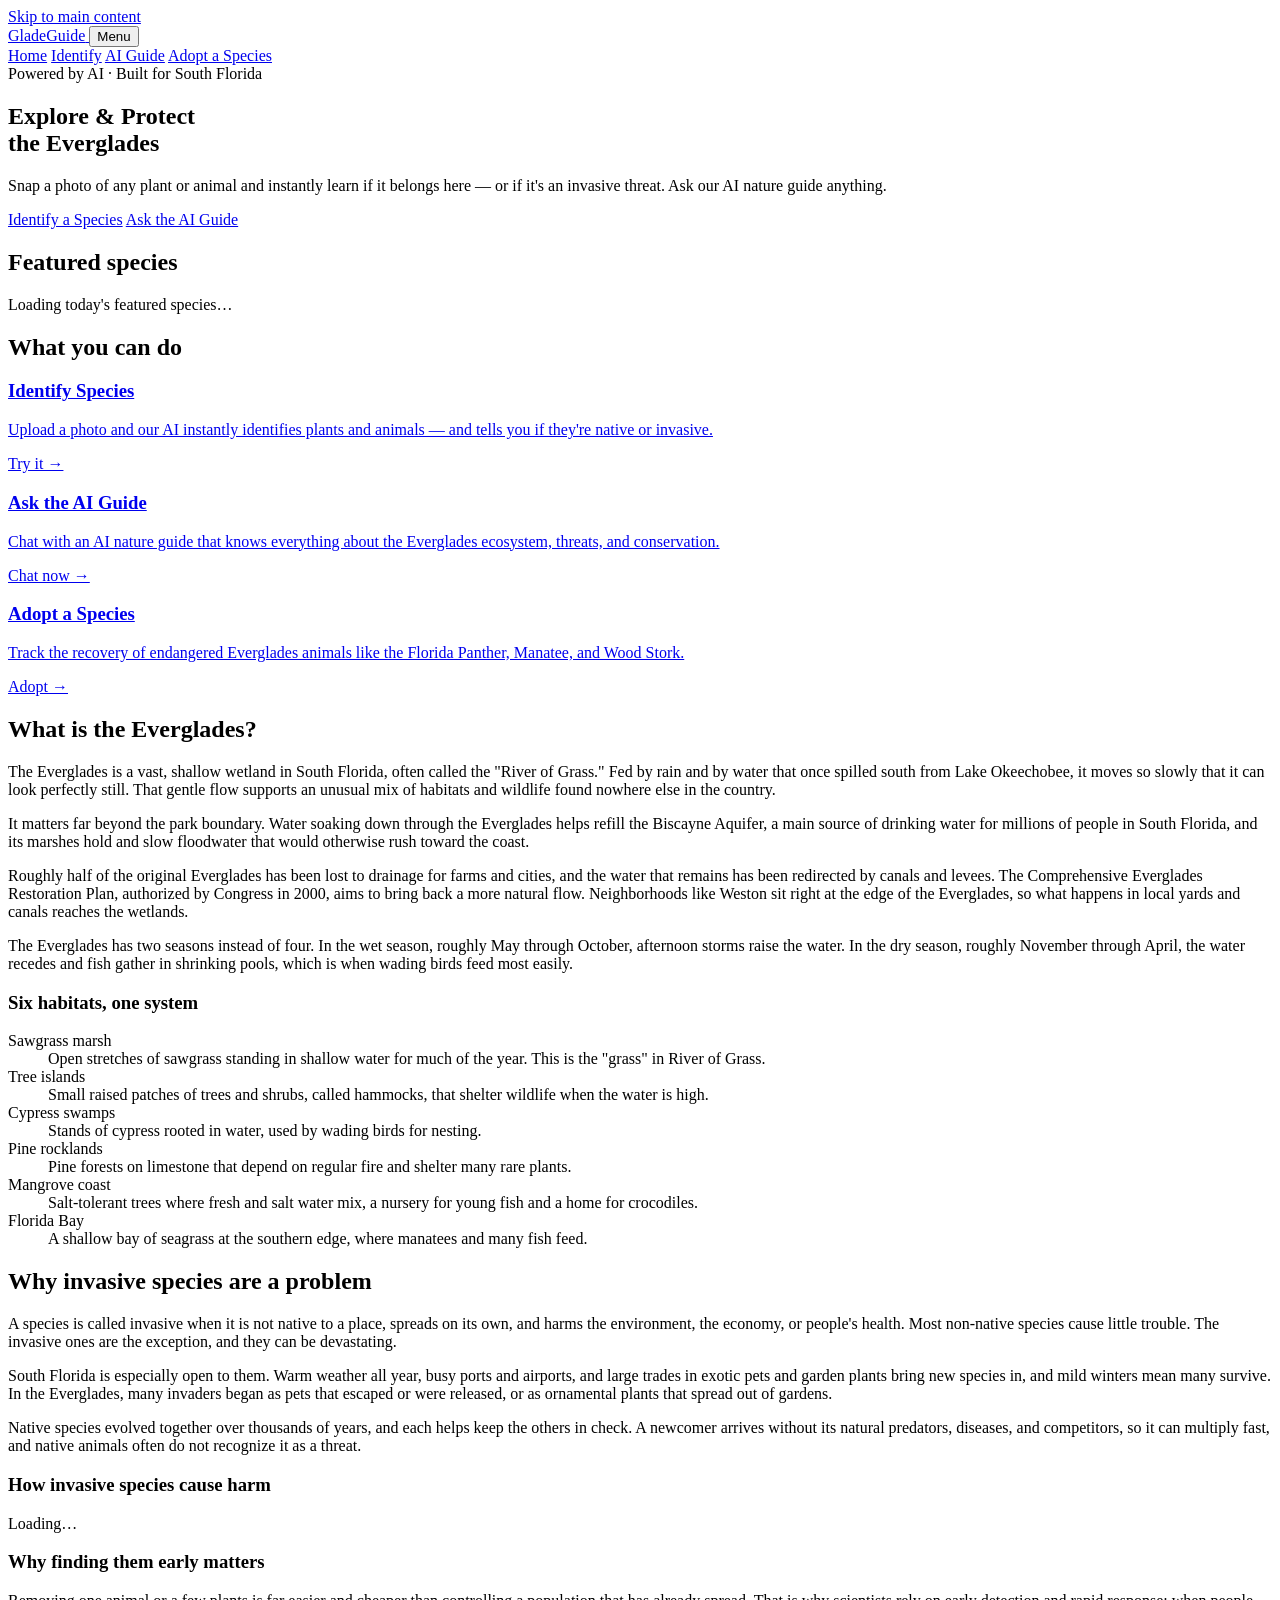
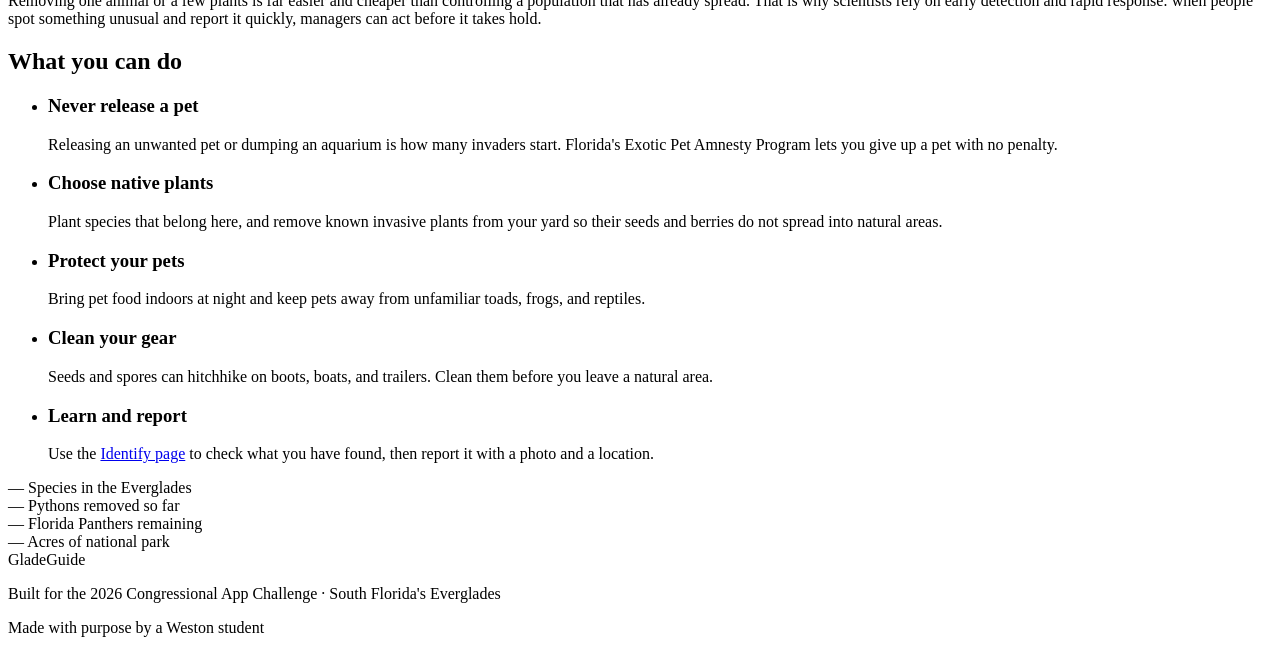
==== index.html @ 14028865 "Add files via upload" ====
<!DOCTYPE html>
<html lang="en">
<head>
  <meta charset="UTF-8" />
  <meta name="viewport" content="width=device-width, initial-scale=1.0" />
  <title>GladeGuide — Discover the Everglades</title>
  <meta name="description" content="Identify Everglades plants and animals and learn which are invasive. Chat with an AI nature guide and adopt an endangered species." />
  <link rel="preconnect" href="https://fonts.googleapis.com" />
  <link rel="preconnect" href="https://fonts.gstatic.com" crossorigin />
  <link href="https://fonts.googleapis.com/css2?family=Playfair+Display:wght@700&family=DM+Sans:wght@400;500;700&display=swap" rel="stylesheet" />
  <link rel="stylesheet" href="css/style.css" />
</head>
<body data-page="home">
  <a class="skip-link" href="#main">Skip to main content</a>

  <!-- ── NAVBAR ─────────────────────────────────────────────── -->
  <header class="site-header">
    <nav class="navbar" aria-label="Primary">
      <a class="nav-logo" href="index.html">
        <span class="logo-text">GladeGuide</span>
      </a>
      <button class="nav-toggle" type="button" aria-expanded="false" aria-controls="nav-links">Menu</button>
      <div class="nav-links" id="nav-links">
        <a href="index.html" class="nav-link" aria-current="page">Home</a>
        <a href="identify.html" class="nav-link">Identify</a>
        <a href="guide.html" class="nav-link">AI Guide</a>
        <a href="adopt.html" class="nav-link">Adopt a Species</a>
      </div>
    </nav>
  </header>

  <main id="main">
    <!-- ── HERO ───────────────────────────────────────────────── -->
    <section class="hero" aria-labelledby="hero-title">
      <div class="hero-inner">
        <div class="hero-content">
          <div class="hero-badge">Powered by AI · Built for South Florida</div>
          <h1 class="hero-title" id="hero-title">Explore &amp; Protect<br />the Everglades</h1>
          <p class="hero-sub">
            Snap a photo of any plant or animal and instantly learn if it belongs here —
            or if it's an invasive threat. Ask our AI nature guide anything.
          </p>
          <div class="hero-buttons">
            <a href="identify.html" class="btn btn-primary">Identify a Species</a>
            <a href="guide.html" class="btn btn-secondary">Ask the AI Guide</a>
          </div>
        </div>
        <div class="hero-visual">
          <h2 class="visually-hidden">Featured species</h2>
          <!-- Filled by js/main.js from data/endangered-species.json -->
          <div class="hero-card" data-spotlight aria-live="polite">
            <p class="hero-card-loading">Loading today's featured species…</p>
          </div>
        </div>
      </div>
    </section>

    <!-- ── FEATURES ───────────────────────────────────────────── -->
    <section class="features" aria-labelledby="features-title">
      <h2 class="section-title" id="features-title">What you can do</h2>
      <div class="feature-grid">

        <a href="identify.html" class="feature-card">
          <h3>Identify Species</h3>
          <p>Upload a photo and our AI instantly identifies plants and animals — and tells you if they're native or invasive.</p>
          <span class="feature-link">Try it →</span>
        </a>

        <a href="guide.html" class="feature-card">
          <h3>Ask the AI Guide</h3>
          <p>Chat with an AI nature guide that knows everything about the Everglades ecosystem, threats, and conservation.</p>
          <span class="feature-link">Chat now →</span>
        </a>

        <a href="adopt.html" class="feature-card">
          <h3>Adopt a Species</h3>
          <p>Track the recovery of endangered Everglades animals like the Florida Panther, Manatee, and Wood Stork.</p>
          <span class="feature-link">Adopt →</span>
        </a>

      </div>
    </section>

    <!-- ── LEARN: THE EVERGLADES ──────────────────────────────── -->
    <section class="learn" aria-labelledby="everglades-title">
      <div class="learn-inner">
        <h2 id="everglades-title">What is the Everglades?</h2>
        <div class="learn-cols">
          <div class="prose">
            <p>
              The Everglades is a vast, shallow wetland in South Florida, often called the "River of Grass."
              Fed by rain and by water that once spilled south from Lake Okeechobee, it moves so slowly that it can look
              perfectly still. That gentle flow supports an unusual mix of habitats and wildlife found nowhere else in the country.
            </p>
            <p>
              It matters far beyond the park boundary. Water soaking down through the Everglades helps refill the Biscayne
              Aquifer, a main source of drinking water for millions of people in South Florida, and its marshes hold and slow
              floodwater that would otherwise rush toward the coast.
            </p>
            <p>
              Roughly half of the original Everglades has been lost to drainage for farms and cities, and the water that
              remains has been redirected by canals and levees. The Comprehensive Everglades Restoration Plan, authorized
              by Congress in 2000, aims to bring back a more natural flow. Neighborhoods like Weston sit right at the
              edge of the Everglades, so what happens in local yards and canals reaches the wetlands.
            </p>
            <p>
              The Everglades has two seasons instead of four. In the wet season, roughly May through October, afternoon
              storms raise the water. In the dry season, roughly November through April, the water recedes and fish
              gather in shrinking pools, which is when wading birds feed most easily.
            </p>
          </div>
          <div class="habitats">
            <h3>Six habitats, one system</h3>
            <dl>
              <dt>Sawgrass marsh</dt>
              <dd>Open stretches of sawgrass standing in shallow water for much of the year. This is the "grass" in River of Grass.</dd>
              <dt>Tree islands</dt>
              <dd>Small raised patches of trees and shrubs, called hammocks, that shelter wildlife when the water is high.</dd>
              <dt>Cypress swamps</dt>
              <dd>Stands of cypress rooted in water, used by wading birds for nesting.</dd>
              <dt>Pine rocklands</dt>
              <dd>Pine forests on limestone that depend on regular fire and shelter many rare plants.</dd>
              <dt>Mangrove coast</dt>
              <dd>Salt-tolerant trees where fresh and salt water mix, a nursery for young fish and a home for crocodiles.</dd>
              <dt>Florida Bay</dt>
              <dd>A shallow bay of seagrass at the southern edge, where manatees and many fish feed.</dd>
            </dl>
          </div>
        </div>
      </div>
    </section>

    <!-- ── LEARN: INVASIVE SPECIES ────────────────────────────── -->
    <section class="learn learn--alt" aria-labelledby="invasive-title">
      <div class="learn-inner">
        <h2 id="invasive-title">Why invasive species are a problem</h2>
        <div class="prose prose--wide">
          <p>
            A species is called invasive when it is not native to a place, spreads on its own, and harms the
            environment, the economy, or people's health. Most non-native species cause little trouble. The invasive
            ones are the exception, and they can be devastating.
          </p>
          <p>
            South Florida is especially open to them. Warm weather all year, busy ports and airports, and large trades in
            exotic pets and garden plants bring new species in, and mild winters mean many survive. In the Everglades,
            many invaders began as pets that escaped or were released, or as ornamental plants that spread out of gardens.
          </p>
          <p>
            Native species evolved together over thousands of years, and each helps keep the others in check. A newcomer
            arrives without its natural predators, diseases, and competitors, so it can multiply fast, and native animals
            often do not recognize it as a threat.
          </p>
        </div>

        <h3 class="learn-subhead">How invasive species cause harm</h3>
        <!-- Cards are rendered by js/main.js from data/invasive-species.json -->
        <div data-harm-types>
          <p class="muted">Loading…</p>
        </div>

        <div class="callout">
          <h3>Why finding them early matters</h3>
          <p>
            Removing one animal or a few plants is far easier and cheaper than controlling a population that has already
            spread. That is why scientists rely on early detection and rapid response: when people spot something unusual
            and report it quickly, managers can act before it takes hold.
          </p>
        </div>
      </div>
    </section>

    <!-- ── LEARN: WHAT YOU CAN DO ─────────────────────────────── -->
    <section class="learn" aria-labelledby="help-title">
      <div class="learn-inner">
        <h2 id="help-title">What you can do</h2>
        <ul class="action-list">
          <li>
            <h3>Never release a pet</h3>
            <p>Releasing an unwanted pet or dumping an aquarium is how many invaders start. Florida's Exotic Pet Amnesty Program lets you give up a pet with no penalty.</p>
          </li>
          <li>
            <h3>Choose native plants</h3>
            <p>Plant species that belong here, and remove known invasive plants from your yard so their seeds and berries do not spread into natural areas.</p>
          </li>
          <li>
            <h3>Protect your pets</h3>
            <p>Bring pet food indoors at night and keep pets away from unfamiliar toads, frogs, and reptiles.</p>
          </li>
          <li>
            <h3>Clean your gear</h3>
            <p>Seeds and spores can hitchhike on boots, boats, and trailers. Clean them before you leave a natural area.</p>
          </li>
          <li>
            <h3>Learn and report</h3>
            <p>Use the <a href="identify.html">Identify page</a> to check what you have found, then report it with a photo and a location.</p>
          </li>
        </ul>
        <!-- Filled by js/main.js from data/invasive-species.json -->
        <p class="callout callout--report" data-reporting></p>
      </div>
    </section>

    <!-- ── STATS BANNER (numbers filled from the data layer) ──── -->
    <section class="stats-banner" aria-label="Everglades facts">
      <div class="stat">
        <span class="stat-num" data-stat="species">—</span>
        <span class="stat-label">Species in the Everglades</span>
      </div>
      <div class="stat">
        <span class="stat-num" data-stat="pythons">—</span>
        <span class="stat-label">Pythons removed so far</span>
      </div>
      <div class="stat">
        <span class="stat-num" data-stat="panthers">—</span>
        <span class="stat-label">Florida Panthers remaining</span>
      </div>
      <div class="stat">
        <span class="stat-num" data-stat="acres" data-format="compact">—</span>
        <span class="stat-label">Acres of national park</span>
      </div>
    </section>
  </main>

  <!-- ── FOOTER ─────────────────────────────────────────────── -->
  <footer class="footer">
    <div class="footer-logo">GladeGuide</div>
    <p>Built for the 2026 Congressional App Challenge · South Florida's Everglades</p>
    <p class="footer-note">Made with purpose by a Weston student</p>
  </footer>

  <noscript>
    <p class="notice notice--warn noscript-note">GladeGuide needs JavaScript to load species data.</p>
  </noscript>

  <script type="module" src="js/main.js"></script>
</body>
</html>
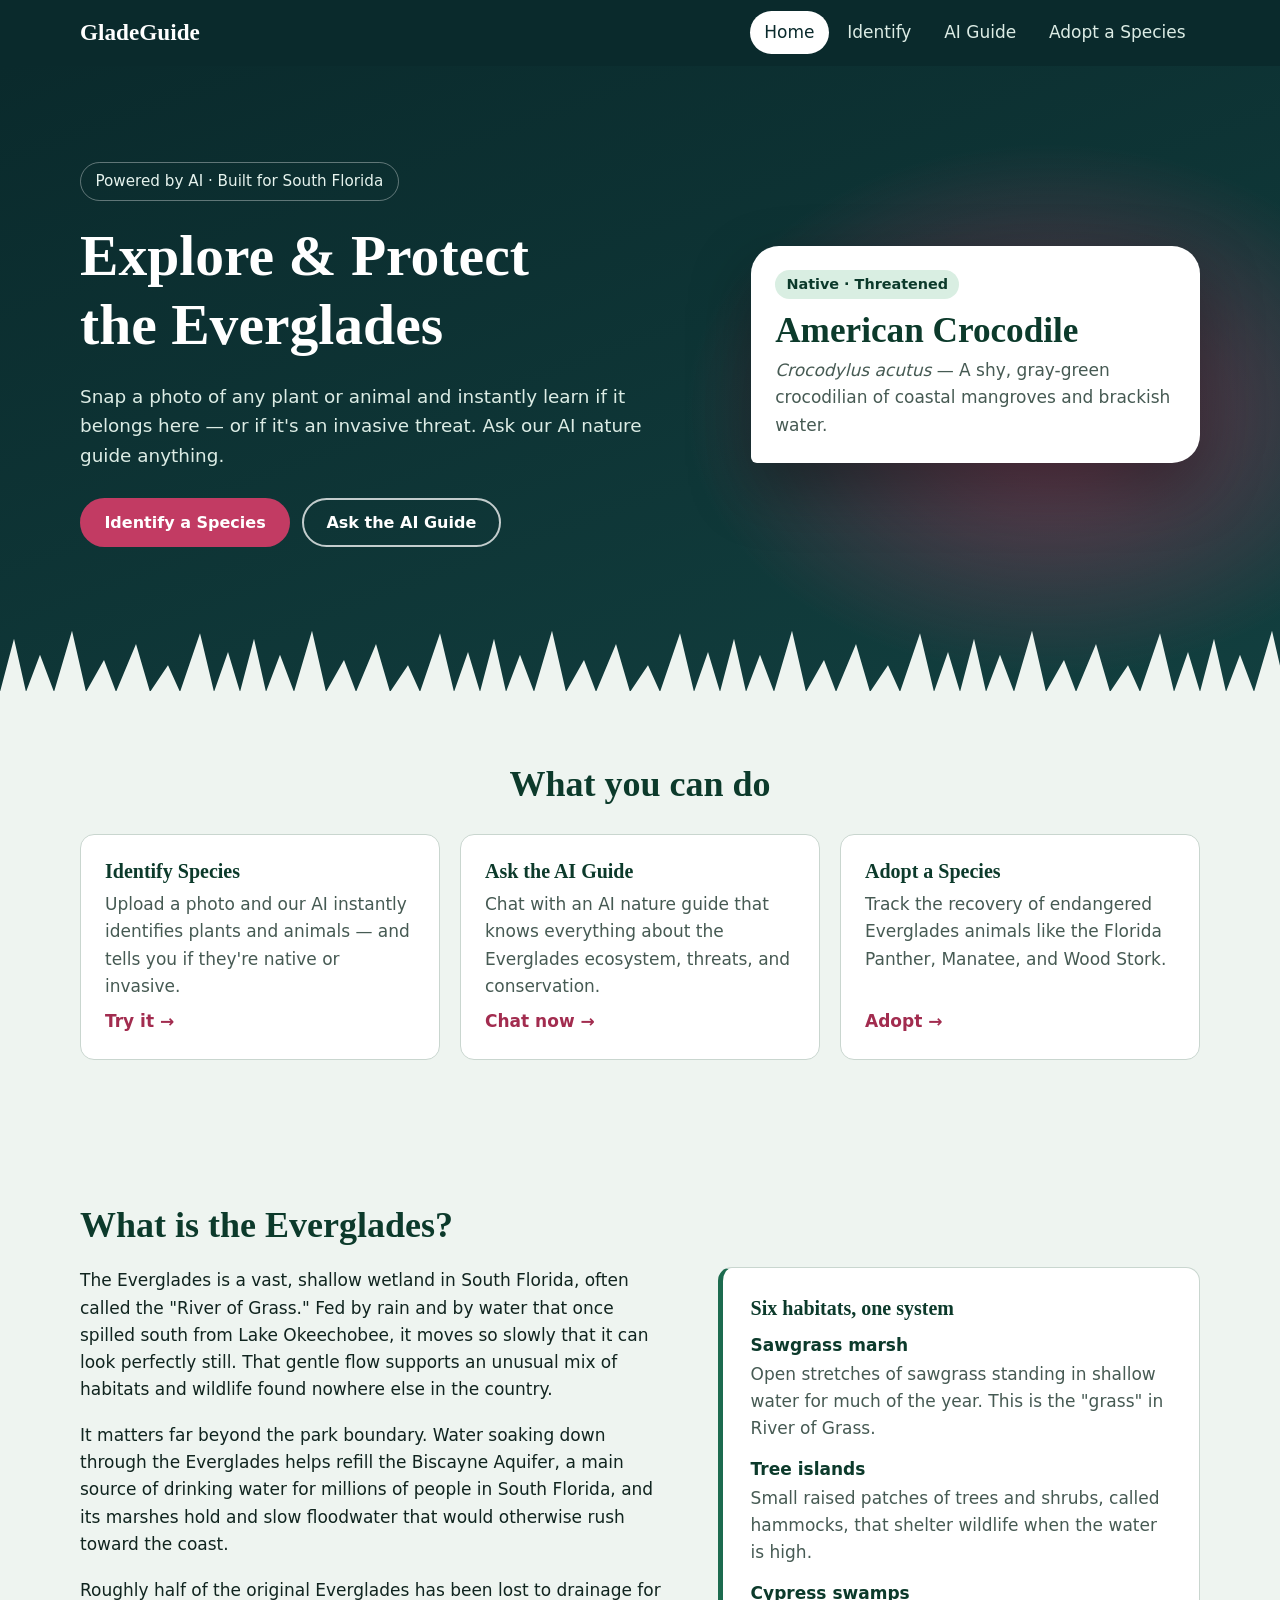
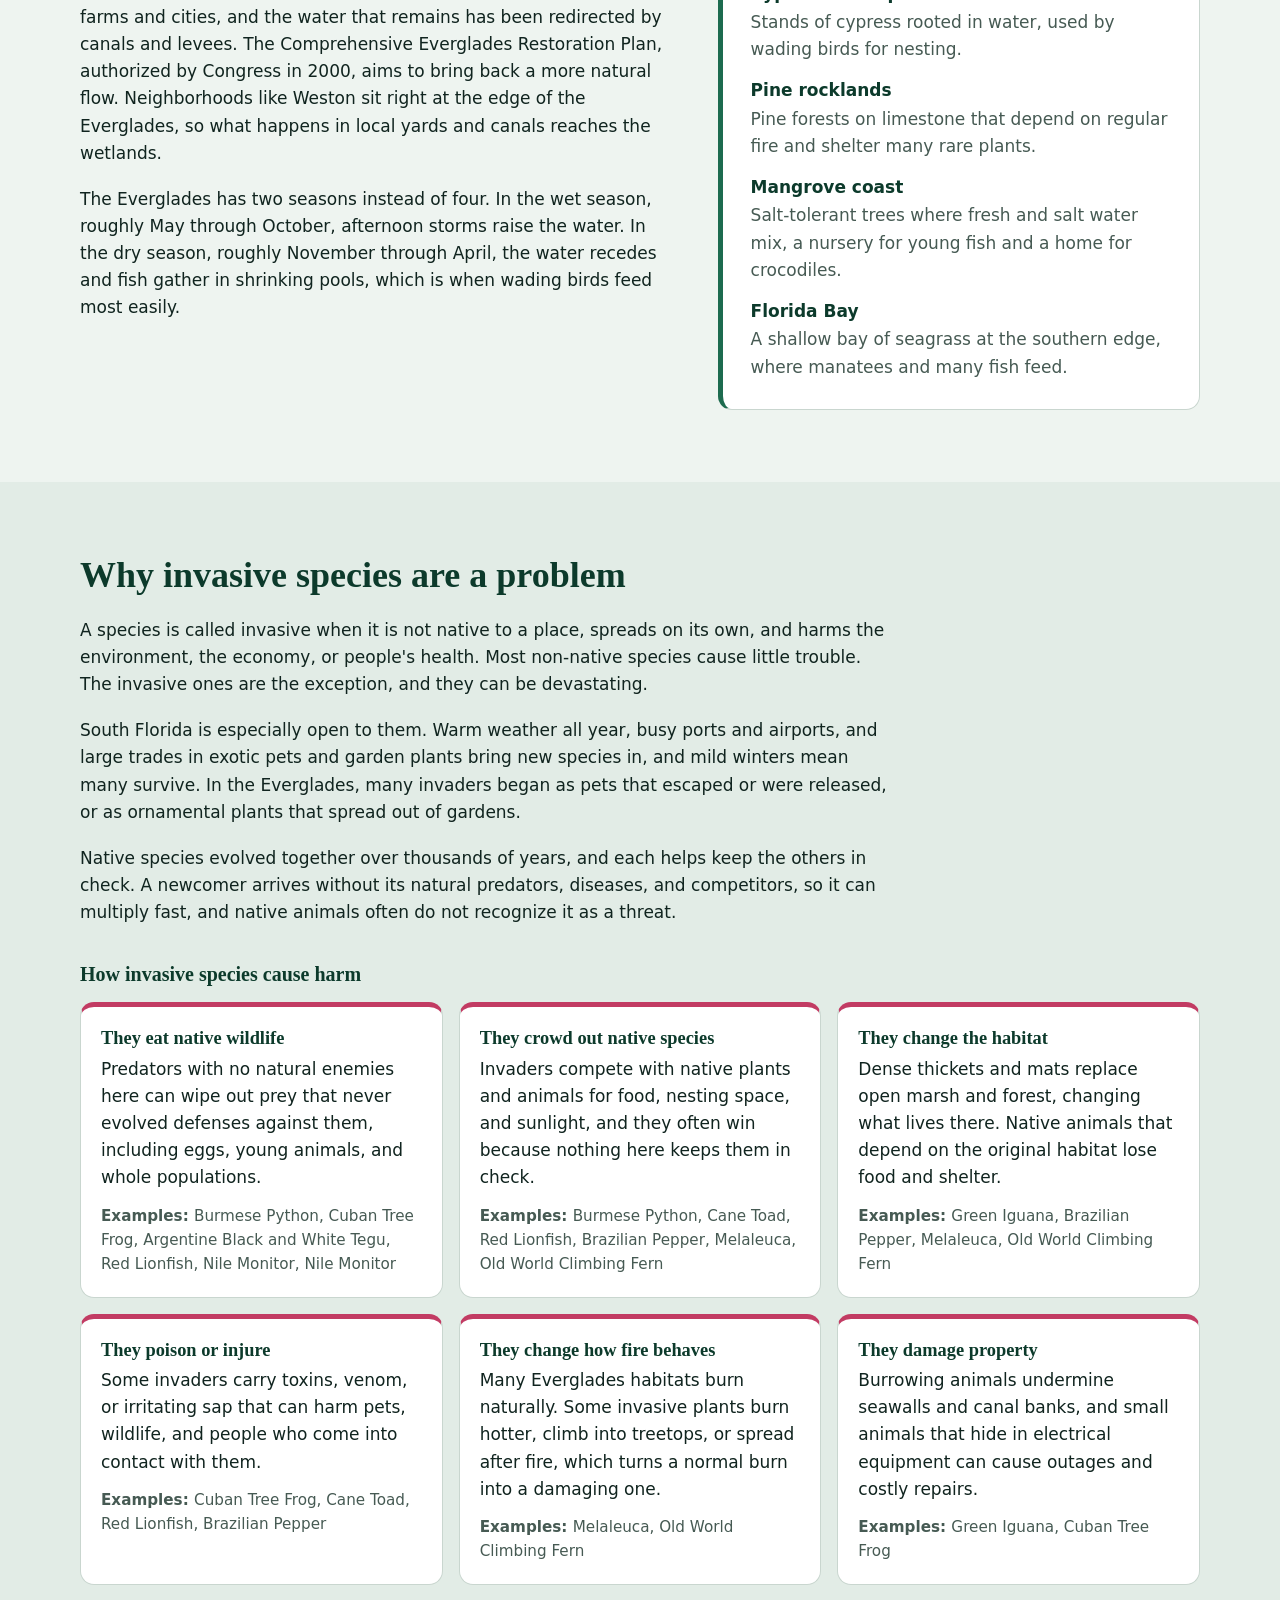
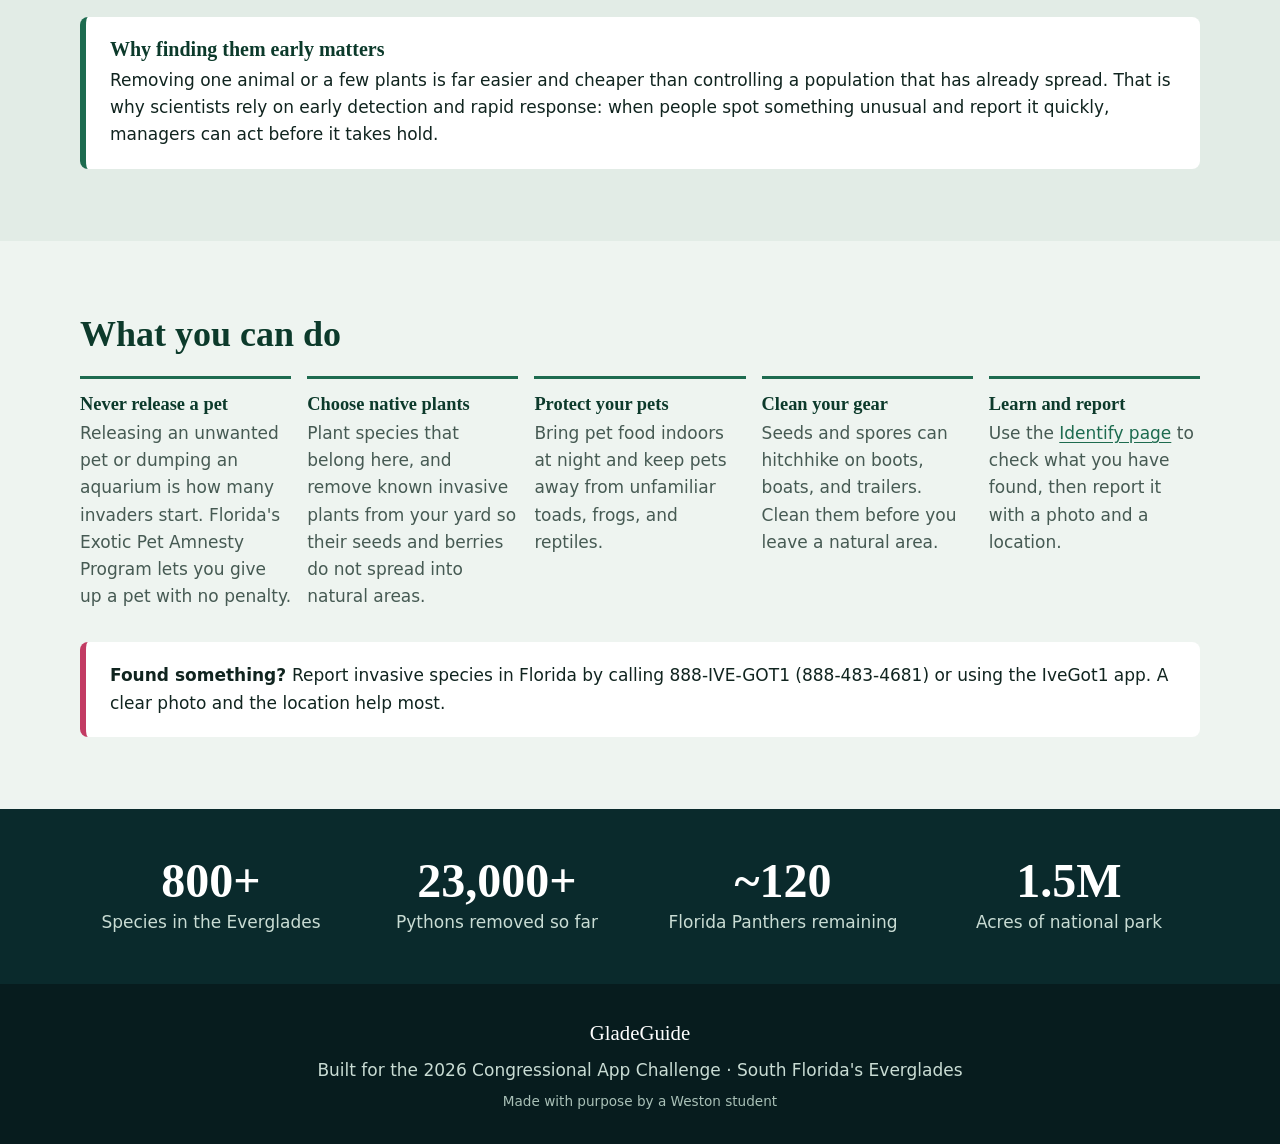
==== commit 437ff037: "Update index.html" ====
--- a/index.html
+++ b/index.html
@@ -13,7 +13,7 @@
 <body data-page="home">
   <a class="skip-link" href="#main">Skip to main content</a>
 
-  <!-- ── NAVBAR ─────────────────────────────────────────────── -->
+ 
   <header class="site-header">
     <nav class="navbar" aria-label="Primary">
       <a class="nav-logo" href="index.html">
@@ -30,7 +30,7 @@
   </header>
 
   <main id="main">
-    <!-- ── HERO ───────────────────────────────────────────────── -->
+    
     <section class="hero" aria-labelledby="hero-title">
       <div class="hero-inner">
         <div class="hero-content">
@@ -55,7 +55,7 @@
       </div>
     </section>
 
-    <!-- ── FEATURES ───────────────────────────────────────────── -->
+    
     <section class="features" aria-labelledby="features-title">
       <h2 class="section-title" id="features-title">What you can do</h2>
       <div class="feature-grid">
@@ -81,7 +81,7 @@
       </div>
     </section>
 
-    <!-- ── LEARN: THE EVERGLADES ──────────────────────────────── -->
+   
     <section class="learn" aria-labelledby="everglades-title">
       <div class="learn-inner">
         <h2 id="everglades-title">What is the Everglades?</h2>
@@ -130,7 +130,7 @@
       </div>
     </section>
 
-    <!-- ── LEARN: INVASIVE SPECIES ────────────────────────────── -->
+   
     <section class="learn learn--alt" aria-labelledby="invasive-title">
       <div class="learn-inner">
         <h2 id="invasive-title">Why invasive species are a problem</h2>
@@ -169,7 +169,7 @@
       </div>
     </section>
 
-    <!-- ── LEARN: WHAT YOU CAN DO ─────────────────────────────── -->
+    
     <section class="learn" aria-labelledby="help-title">
       <div class="learn-inner">
         <h2 id="help-title">What you can do</h2>
@@ -195,12 +195,12 @@
             <p>Use the <a href="identify.html">Identify page</a> to check what you have found, then report it with a photo and a location.</p>
           </li>
         </ul>
-        <!-- Filled by js/main.js from data/invasive-species.json -->
+        
         <p class="callout callout--report" data-reporting></p>
       </div>
     </section>
 
-    <!-- ── STATS BANNER (numbers filled from the data layer) ──── -->
+    
     <section class="stats-banner" aria-label="Everglades facts">
       <div class="stat">
         <span class="stat-num" data-stat="species">—</span>
@@ -221,7 +221,7 @@
     </section>
   </main>
 
-  <!-- ── FOOTER ─────────────────────────────────────────────── -->
+  
   <footer class="footer">
     <div class="footer-logo">GladeGuide</div>
     <p>Built for the 2026 Congressional App Challenge · South Florida's Everglades</p>
--- a/css/style.css
+++ b/css/style.css
@@ -0,0 +1,705 @@
+/* ==========================================================================
+   GladeGuide — style.css
+   Palette (named after the place):
+     --mist       #eef4f0  page background, pale sawgrass haze
+     --deep-water #0a2a2c  nav, hero, stats: tannin-dark Everglades water
+     --sawgrass   #1d6b4f  primary green
+     --spoonbill  #c23b63  accent, the roseate spoonbill's pink
+     --ink        #10241f  body text
+   Type: Playfair Display (display) + DM Sans (body)
+   ========================================================================== */
+
+:root {
+  --mist: #eef4f0;
+  --surface: #ffffff;
+  --deep-water: #0a2a2c;
+  --deep-water-2: #123f3f;
+  --sawgrass: #1d6b4f;
+  --sawgrass-100: #d9eee2;
+  --sawgrass-900: #0c3a2b;
+  --spoonbill: #c23b63;
+  --spoonbill-dark: #a22c4f;
+  --spoonbill-100: #fbe2ea;
+  --amber-100: #fff0c7;
+  --amber-900: #5f4300;
+  --ink: #10241f;
+  --ink-soft: #465a53;
+  --line: #c9d6cf;
+  --field-border: #64786f;
+  --focus: #0b57d0;
+
+  --font-display: "Playfair Display", Georgia, "Times New Roman", serif;
+  --font-body: "DM Sans", system-ui, -apple-system, "Segoe UI", Roboto, sans-serif;
+
+  --measure: 68ch;
+  --maxw: 1120px;
+  --radius-s: 8px;
+  --radius-m: 14px;
+  --radius-l: 28px;
+}
+
+/* ---------- Base ---------- */
+
+*,
+*::before,
+*::after {
+  box-sizing: border-box;
+}
+
+html {
+  -webkit-text-size-adjust: 100%;
+  scroll-behavior: smooth;
+}
+
+body {
+  margin: 0;
+  font-family: var(--font-body);
+  font-size: 1.0625rem;
+  line-height: 1.6;
+  color: var(--ink);
+  background: var(--mist);
+}
+
+img,
+svg {
+  display: block;
+  max-width: 100%;
+}
+
+h1,
+h2,
+h3,
+h4 {
+  margin: 0 0 0.5em;
+  font-family: var(--font-display);
+  font-weight: 700;
+  line-height: 1.2;
+  color: var(--sawgrass-900);
+}
+
+h1 { font-size: clamp(2.2rem, 5vw + 0.5rem, 3.6rem); }
+h2 { font-size: clamp(1.6rem, 2.5vw + 0.8rem, 2.25rem); }
+h3 { font-size: 1.25rem; }
+
+p { margin: 0 0 1em; }
+
+a {
+  color: var(--sawgrass);
+  text-underline-offset: 0.15em;
+}
+
+[hidden] { display: none !important; }
+
+:focus-visible {
+  outline: 3px solid var(--focus);
+  outline-offset: 3px;
+}
+
+.site-header :focus-visible,
+.hero :focus-visible,
+.stats-banner :focus-visible,
+.footer :focus-visible {
+  outline-color: #ffffff;
+}
+
+.visually-hidden {
+  position: absolute !important;
+  width: 1px;
+  height: 1px;
+  margin: -1px;
+  padding: 0;
+  overflow: hidden;
+  clip: rect(0 0 0 0);
+  white-space: nowrap;
+  border: 0;
+}
+
+.skip-link {
+  position: absolute;
+  left: 1rem;
+  top: -4rem;
+  z-index: 100;
+  padding: 0.6rem 1rem;
+  background: #ffffff;
+  color: var(--ink);
+  border-radius: var(--radius-s);
+  font-weight: 700;
+}
+.skip-link:focus { top: 1rem; }
+
+.container {
+  width: min(100% - 2rem, var(--maxw));
+  margin-inline: auto;
+}
+
+.muted { color: var(--ink-soft); font-size: 0.95rem; }
+
+/* ---------- Header / nav ---------- */
+
+.site-header {
+  position: sticky;
+  top: 0;
+  z-index: 50;
+  background: var(--deep-water);
+  color: #ffffff;
+}
+
+.navbar {
+  position: relative;
+  display: flex;
+  align-items: center;
+  justify-content: space-between;
+  gap: 1rem;
+  width: min(100% - 2rem, var(--maxw));
+  margin-inline: auto;
+  padding: 0.7rem 0;
+}
+
+.nav-logo {
+  display: inline-flex;
+  align-items: center;
+  gap: 0.5rem;
+  color: #ffffff;
+  text-decoration: none;
+  font-family: var(--font-display);
+  font-size: 1.45rem;
+  font-weight: 700;
+}
+
+.nav-links {
+  display: flex;
+  flex-wrap: wrap;
+  gap: 0.25rem;
+}
+
+.nav-link {
+  padding: 0.5rem 0.9rem;
+  border-radius: 999px;
+  color: #dcece5;
+  font-weight: 500;
+  text-decoration: none;
+}
+.nav-link:hover { background: rgba(255, 255, 255, 0.12); color: #ffffff; }
+.nav-link[aria-current="page"] { background: #ffffff; color: var(--deep-water); }
+
+.nav-toggle {
+  display: none;
+  align-items: center;
+  justify-content: center;
+  min-height: 2.75rem;
+  padding: 0 1.1rem;
+  border: 2px solid rgba(255, 255, 255, 0.6);
+  border-radius: 999px;
+  background: transparent;
+  color: #ffffff;
+  font: inherit;
+  font-weight: 700;
+  cursor: pointer;
+}
+
+@media (max-width: 760px) {
+  .nav-toggle { display: inline-flex; }
+
+  .js .nav-links {
+    display: none;
+    position: absolute;
+    top: 100%;
+    left: -1rem;
+    right: -1rem;
+    flex-direction: column;
+    padding: 0.75rem 1rem 1rem;
+    background: var(--deep-water);
+    border-top: 1px solid rgba(255, 255, 255, 0.15);
+  }
+  .js .nav-links.is-open { display: flex; }
+  .nav-link { padding: 0.75rem 1rem; }
+}
+
+/* ---------- Buttons ---------- */
+
+.btn {
+  display: inline-flex;
+  align-items: center;
+  justify-content: center;
+  gap: 0.5rem;
+  padding: 0.8rem 1.4rem;
+  border: 2px solid transparent;
+  border-radius: 999px;
+  font-family: var(--font-body);
+  font-size: 1rem;
+  font-weight: 700;
+  line-height: 1.2;
+  text-decoration: none;
+  cursor: pointer;
+}
+.btn:disabled { opacity: 0.55; cursor: not-allowed; }
+
+.btn-primary { background: var(--spoonbill); color: #ffffff; }
+.btn-primary:hover:not(:disabled) { background: var(--spoonbill-dark); }
+
+.btn-secondary { background: transparent; color: #ffffff; border-color: rgba(255, 255, 255, 0.75); }
+.btn-secondary:hover { background: rgba(255, 255, 255, 0.14); }
+
+.btn-outline { background: transparent; color: var(--sawgrass-900); border-color: var(--sawgrass); }
+.btn-outline:hover:not(:disabled) { background: var(--sawgrass-100); }
+
+.btn-quiet { background: transparent; color: var(--ink-soft); text-decoration: underline; }
+.btn-quiet:hover { color: var(--ink); }
+
+.btn-sm { padding: 0.45rem 0.9rem; font-size: 0.92rem; }
+
+/* ---------- Home hero ---------- */
+
+.hero {
+  position: relative;
+  padding: clamp(3rem, 8vw, 6rem) 0 clamp(6rem, 12vw, 9rem);
+  color: #ffffff;
+  background:
+    radial-gradient(520px 380px at 82% 55%, rgba(194, 59, 99, 0.55), transparent 70%),
+    linear-gradient(160deg, var(--deep-water) 0%, var(--deep-water-2) 100%);
+}
+
+/* Sawgrass blades rising into the page below, drawn in the page background color. */
+.hero::after {
+  content: "";
+  position: absolute;
+  left: 0;
+  right: 0;
+  bottom: -1px;
+  height: 64px;
+  background-image: url("data:image/svg+xml,%3Csvg xmlns='http://www.w3.org/2000/svg' viewBox='0 0 120 48' preserveAspectRatio='none'%3E%3Cpath fill='%23eef4f0' d='M0 48 L7 8 L13 48 L20 20 L27 48 L36 2 L43 48 L52 24 L58 48 L68 12 L75 48 L84 28 L90 48 L100 4 L107 48 L114 18 L120 48Z'/%3E%3C/svg%3E");
+  background-repeat: repeat-x;
+  background-size: 240px 64px;
+  background-position: bottom left;
+  pointer-events: none;
+}
+
+.hero-inner {
+  display: grid;
+  grid-template-columns: minmax(0, 1.15fr) minmax(0, 0.85fr);
+  gap: clamp(2rem, 5vw, 4rem);
+  align-items: center;
+  width: min(100% - 2rem, var(--maxw));
+  margin-inline: auto;
+}
+
+.hero-badge {
+  display: inline-block;
+  margin-bottom: 1.25rem;
+  padding: 0.4rem 0.9rem;
+  border: 1px solid rgba(255, 255, 255, 0.35);
+  border-radius: 999px;
+  font-size: 0.95rem;
+  color: #e6f3ee;
+}
+
+.hero-title { color: #ffffff; margin-bottom: 0.4em; }
+
+.hero-sub {
+  max-width: 52ch;
+  font-size: 1.15rem;
+  color: #dcece5;
+}
+
+.hero-buttons { display: flex; flex-wrap: wrap; gap: 0.75rem; margin-top: 1.75rem; }
+
+.hero-card {
+  padding: 1.5rem;
+  border-radius: var(--radius-l) var(--radius-l) var(--radius-l) 6px;
+  background: #ffffff;
+  color: var(--ink);
+  box-shadow: 0 24px 60px rgba(0, 0, 0, 0.35);
+}
+.hero-card-label strong { display: block; margin: 0.75rem 0 0.35rem; font-family: var(--font-display); font-size: clamp(1.7rem, 3vw, 2.2rem); line-height: 1.15; color: var(--sawgrass-900); }
+.hero-card-label p { margin: 0; color: var(--ink-soft); }
+.hero-card-loading { margin: 0; color: var(--ink-soft); }
+
+.native-badge {
+  display: inline-block;
+  padding: 0.2rem 0.7rem;
+  border-radius: 999px;
+  background: var(--sawgrass-100);
+  color: var(--sawgrass-900);
+  font-size: 0.9rem;
+  font-weight: 700;
+}
+
+@media (max-width: 820px) {
+  .hero-inner { grid-template-columns: 1fr; }
+}
+
+/* ---------- Home sections ---------- */
+
+.features { padding: clamp(2.5rem, 6vw, 4.5rem) 0; }
+.section-title { text-align: center; margin-bottom: 1.75rem; }
+
+.feature-grid {
+  display: grid;
+  gap: 1.25rem;
+  grid-template-columns: repeat(auto-fit, minmax(min(100%, 240px), 1fr));
+  width: min(100% - 2rem, var(--maxw));
+  margin-inline: auto;
+}
+
+.feature-card {
+  display: flex;
+  flex-direction: column;
+  gap: 0.5rem;
+  padding: 1.5rem;
+  border: 1px solid var(--line);
+  border-radius: var(--radius-m);
+  background: var(--surface);
+  color: var(--ink);
+  text-decoration: none;
+}
+.feature-card:hover { border-color: var(--sawgrass); }
+.feature-card h3 { margin: 0; }
+.feature-card p { margin: 0; color: var(--ink-soft); flex: 1; }
+.feature-link { color: var(--spoonbill-dark); font-weight: 700; }
+
+.stats-banner {
+  display: grid;
+  gap: 1.5rem;
+  grid-template-columns: repeat(auto-fit, minmax(min(100%, 200px), 1fr));
+  padding: 3rem max(1rem, calc((100% - var(--maxw)) / 2));
+  background: var(--deep-water);
+  color: #ffffff;
+  text-align: center;
+}
+.stat { display: flex; flex-direction: column; gap: 0.25rem; }
+.stat-num { font-family: var(--font-display); font-size: clamp(2.2rem, 4vw, 3rem); font-weight: 700; line-height: 1; }
+.stat-label { color: #c9dcd4; }
+
+/* ---------- Footer ---------- */
+
+.footer {
+  padding: 2rem 1rem;
+  background: #071c1e;
+  color: #c9dcd4;
+  text-align: center;
+}
+.footer-logo { font-family: var(--font-display); font-size: 1.3rem; color: #ffffff; margin-bottom: 0.5rem; }
+.footer p { margin: 0; }
+.footer-note { margin-top: 0.4rem !important; font-size: 0.85rem; color: #a9c0b7; }
+
+/* ---------- Inner pages ---------- */
+
+.page-hero {
+  padding: clamp(2rem, 5vw, 3.5rem) 0 clamp(1.5rem, 3vw, 2rem);
+  background: linear-gradient(160deg, var(--deep-water) 0%, var(--deep-water-2) 100%);
+  color: #ffffff;
+}
+.page-hero h1 { color: #ffffff; font-size: clamp(2rem, 4vw + 0.5rem, 3rem); margin-bottom: 0.3em; }
+.page-hero p { max-width: 60ch; margin: 0; color: #dcece5; font-size: 1.1rem; }
+
+.page-section { padding: clamp(1.75rem, 4vw, 2.75rem) 0; }
+.page-section + .page-section { padding-top: 0; }
+.page-section h2 { margin-bottom: 0.75rem; }
+
+.panel {
+  padding: clamp(1.25rem, 3vw, 1.75rem);
+  border: 1px solid var(--line);
+  border-radius: var(--radius-m);
+  background: var(--surface);
+}
+
+.two-col {
+  display: grid;
+  gap: 1.5rem;
+  grid-template-columns: minmax(0, 0.9fr) minmax(0, 1.1fr);
+  align-items: start;
+}
+@media (max-width: 860px) { .two-col { grid-template-columns: 1fr; } }
+
+/* ---------- Forms ---------- */
+
+.field { margin-bottom: 1rem; }
+.field label,
+.field legend,
+.fieldset-legend { display: block; margin-bottom: 0.35rem; font-weight: 700; }
+
+input[type="text"],
+input[type="search"],
+select,
+textarea {
+  width: 100%;
+  padding: 0.7rem 0.85rem;
+  border: 2px solid var(--field-border);
+  border-radius: var(--radius-s);
+  background: #ffffff;
+  color: var(--ink);
+  font: inherit;
+}
+textarea { resize: vertical; min-height: 3.2rem; }
+
+input[type="file"] {
+  width: 100%;
+  padding: 0.8rem;
+  border: 2px dashed var(--field-border);
+  border-radius: var(--radius-s);
+  background: #f8fbf9;
+  font: inherit;
+}
+
+fieldset { margin: 0 0 1rem; padding: 0; border: 0; min-width: 0; }
+
+.radio-row { display: flex; flex-wrap: wrap; gap: 0.5rem 1.25rem; }
+.radio-row label { display: inline-flex; align-items: center; gap: 0.4rem; font-weight: 500; }
+.radio-row input { width: 1.15rem; height: 1.15rem; accent-color: var(--sawgrass); }
+
+.help { margin: 0.35rem 0 0; color: var(--ink-soft); font-size: 0.95rem; }
+
+/* ---------- Status + notices ---------- */
+
+.status { min-height: 1.5em; margin: 0.75rem 0 0; color: var(--ink-soft); }
+.status[data-kind="error"] { color: #8a1f3f; font-weight: 500; }
+
+.notice {
+  padding: 0.85rem 1rem;
+  border-left: 5px solid var(--sawgrass);
+  border-radius: var(--radius-s);
+  background: var(--sawgrass-100);
+  color: var(--sawgrass-900);
+}
+.noscript-note { margin: 0; border-radius: 0; text-align: center; }
+.notice--warn { background: var(--amber-100); border-left-color: #b98300; color: var(--amber-900); }
+.notice--error { background: var(--spoonbill-100); border-left-color: var(--spoonbill); color: #7a1c37; }
+
+/* ---------- Badges ---------- */
+
+.badge-row { display: flex; flex-wrap: wrap; gap: 0.4rem; margin: 0.6rem 0 0.9rem; }
+
+.badge {
+  display: inline-block;
+  padding: 0.15rem 0.65rem;
+  border-radius: 999px;
+  font-size: 0.88rem;
+  font-weight: 700;
+  line-height: 1.5;
+}
+.badge--native { background: var(--sawgrass-100); color: var(--sawgrass-900); }
+.badge--invasive { background: var(--spoonbill-100); color: #7a1c37; }
+.badge--warn { background: var(--amber-100); color: var(--amber-900); }
+.badge--neutral { background: #e6ece9; color: var(--ink-soft); }
+
+/* ---------- Species cards ---------- */
+
+.card-grid {
+  display: grid;
+  gap: 1.25rem;
+  margin: 0;
+  padding: 0;
+  list-style: none;
+  grid-template-columns: repeat(auto-fill, minmax(min(100%, 320px), 1fr));
+}
+.card-grid > li { display: flex; }
+.card-grid > li > * { flex: 1; }
+
+.species-card {
+  display: flex;
+  flex-direction: column;
+  padding: 1.25rem;
+  border: 1px solid var(--line);
+  border-top-width: 5px;
+  border-radius: var(--radius-m);
+  background: var(--surface);
+}
+.species-card--native { border-top-color: var(--sawgrass); }
+.species-card--invasive { border-top-color: var(--spoonbill); }
+.species-card > .btn { align-self: flex-start; margin-top: auto; }
+.species-card > p { margin-bottom: 0.75rem; }
+
+.species-card-head { margin-bottom: 0.1rem; }
+.species-name { margin: 0; font-size: 1.3rem; }
+.species-sci { margin: 0; color: var(--ink-soft); font-size: 0.95rem; }
+
+.species-details { margin-bottom: 0.5rem; border-top: 1px solid var(--line); padding-top: 0.5rem; }
+.species-details summary { cursor: pointer; font-weight: 700; color: var(--sawgrass-900); }
+.species-details ul { margin: 0.5rem 0 0.25rem; padding-left: 1.25rem; }
+.species-details li { margin-bottom: 0.3rem; }
+
+.result-title { margin-top: 1.25rem; }
+
+/* ---------- Identify ---------- */
+
+.photo-preview-img {
+  display: block;
+  width: auto;
+  max-width: 100%;
+  max-height: 320px;
+  margin-top: 1rem;
+  border-radius: var(--radius-m);
+  object-fit: contain;
+}
+
+.results-head { display: flex; flex-wrap: wrap; align-items: end; justify-content: space-between; gap: 1rem; margin-bottom: 1rem; }
+.results-head .field { margin: 0; flex: 1 1 260px; }
+
+/* ---------- Chat ---------- */
+
+.chat { display: flex; flex-direction: column; gap: 1rem; }
+
+.chat-log {
+  display: flex;
+  flex-direction: column;
+  gap: 0.85rem;
+  height: min(58vh, 520px);
+  padding: 1rem;
+  overflow-y: auto;
+  border: 1px solid var(--line);
+  border-radius: var(--radius-m);
+  background: #f8fbf9;
+}
+
+.msg { max-width: 85%; padding: 0.7rem 1rem; border-radius: var(--radius-m); }
+.msg p { margin: 0 0 0.6em; white-space: pre-wrap; }
+.msg p:last-child { margin-bottom: 0; }
+.msg-role { display: block; margin-bottom: 0.15rem; font-size: 0.85rem; font-weight: 700; }
+.msg--assistant { align-self: flex-start; background: #ffffff; border: 1px solid var(--line); border-bottom-left-radius: 4px; }
+.msg--user { align-self: flex-end; background: var(--sawgrass); color: #ffffff; border-bottom-right-radius: 4px; }
+.msg--pending { color: var(--ink-soft); font-style: italic; }
+
+.chips { display: flex; flex-wrap: wrap; gap: 0.5rem; margin: 0; padding: 0; list-style: none; }
+.chip {
+  padding: 0.45rem 0.9rem;
+  border: 1.5px solid var(--sawgrass);
+  border-radius: 999px;
+  background: #ffffff;
+  color: var(--sawgrass-900);
+  font: inherit;
+  font-size: 0.95rem;
+  cursor: pointer;
+  text-align: left;
+}
+.chip:hover { background: var(--sawgrass-100); }
+
+.chat-form { display: flex; gap: 0.6rem; align-items: flex-end; }
+.chat-form .field { flex: 1; margin: 0; }
+
+/* ---------- Adopt ---------- */
+
+.adoption-list { display: grid; gap: 1rem; margin: 0; padding: 0; list-style: none; }
+
+.adoption {
+  display: grid;
+  grid-template-columns: 1fr auto;
+  gap: 1rem;
+  align-items: center;
+  padding: 1.1rem 1.25rem;
+  border: 2px solid var(--sawgrass);
+  border-radius: var(--radius-m);
+  background: var(--surface);
+}
+.adoption-body p { margin: 0.15rem 0 0; }
+.adoption-actions { display: flex; gap: 0.5rem; align-items: center; }
+@media (max-width: 600px) {
+  .adoption { grid-template-columns: 1fr; }
+}
+
+#adopted-heading:focus { outline: none; }
+
+dialog {
+  width: min(92vw, 30rem);
+  padding: 0;
+  border: 0;
+  border-radius: var(--radius-l);
+  background: #ffffff;
+  color: var(--ink);
+}
+dialog::backdrop { background: rgba(7, 28, 30, 0.65); }
+.dialog-body { padding: 1.5rem; }
+.dialog-actions { display: flex; flex-wrap: wrap; gap: 0.6rem; justify-content: flex-end; margin-top: 1.25rem; }
+
+/* ---------- Learn sections (home) ---------- */
+
+.learn { padding: clamp(2.5rem, 6vw, 4.5rem) 0; }
+.learn--alt { background: #e2ece6; }
+.learn-inner { width: min(100% - 2rem, var(--maxw)); margin-inline: auto; }
+.learn-inner > h2 { margin-bottom: 1.25rem; }
+.learn-subhead { margin: 2.25rem 0 1rem; }
+
+.learn-cols {
+  display: grid;
+  gap: clamp(1.5rem, 4vw, 3rem);
+  grid-template-columns: minmax(0, 1.1fr) minmax(0, 0.9fr);
+  align-items: start;
+}
+@media (max-width: 860px) { .learn-cols { grid-template-columns: 1fr; } }
+
+.prose { max-width: var(--measure); }
+.prose p { margin-bottom: 1.1em; }
+.prose--wide { max-width: 75ch; }
+
+.habitats {
+  padding: clamp(1.25rem, 3vw, 1.75rem);
+  border: 1px solid var(--line);
+  border-left: 5px solid var(--sawgrass);
+  border-radius: var(--radius-m);
+  background: var(--surface);
+}
+.habitats h3 { margin-bottom: 0.75rem; }
+.habitats dl { margin: 0; }
+.habitats dt { margin-top: 0.85rem; font-weight: 700; color: var(--sawgrass-900); }
+.habitats dt:first-child { margin-top: 0; }
+.habitats dd { margin: 0.1rem 0 0; color: var(--ink-soft); }
+
+.harm-grid {
+  display: grid;
+  gap: 1rem;
+  margin: 0;
+  padding: 0;
+  list-style: none;
+  grid-template-columns: repeat(auto-fill, minmax(min(100%, 300px), 1fr));
+}
+.harm-grid > li { display: flex; }
+.harm-card {
+  flex: 1;
+  padding: 1.25rem;
+  border: 1px solid var(--line);
+  border-top: 5px solid var(--spoonbill);
+  border-radius: var(--radius-m);
+  background: var(--surface);
+}
+.harm-card h4 { margin-bottom: 0.4rem; font-size: 1.15rem; }
+.harm-card p { margin: 0 0 0.75rem; }
+.harm-card .harm-examples { margin: 0; color: var(--ink-soft); font-size: 0.95rem; }
+
+.callout {
+  margin-top: 2rem;
+  padding: 1.25rem 1.5rem;
+  border-left: 6px solid var(--sawgrass);
+  border-radius: var(--radius-s);
+  background: var(--surface);
+}
+.callout h3 { margin-bottom: 0.4rem; }
+.callout p:last-child { margin-bottom: 0; }
+.callout--report { margin-bottom: 0; border-left-color: var(--spoonbill); }
+.callout--report:empty { display: none; }
+
+.action-list {
+  display: grid;
+  gap: 1rem;
+  margin: 0;
+  padding: 0;
+  list-style: none;
+  grid-template-columns: repeat(auto-fit, minmax(min(100%, 210px), 1fr));
+}
+.action-list li { padding-top: 0.9rem; border-top: 3px solid var(--sawgrass); }
+.action-list h3 { margin-bottom: 0.3rem; font-size: 1.15rem; }
+.action-list p { margin: 0; color: var(--ink-soft); }
+
+/* ---------- Glossary ---------- */
+
+.glossary { margin: 0 0 1.1em; padding: 1rem 1.25rem; border-left: 5px solid var(--sawgrass); border-radius: var(--radius-s); background: var(--surface); }
+.glossary dt { font-weight: 700; color: var(--sawgrass-900); }
+.glossary dd { margin: 0 0 0.75rem; color: var(--ink-soft); }
+.glossary dd:last-child { margin-bottom: 0; }
+
+/* ---------- Motion ---------- */
+
+@media (prefers-reduced-motion: reduce) {
+  html { scroll-behavior: auto; }
+  *,
+  *::before,
+  *::after { animation: none !important; transition: none !important; }
+}
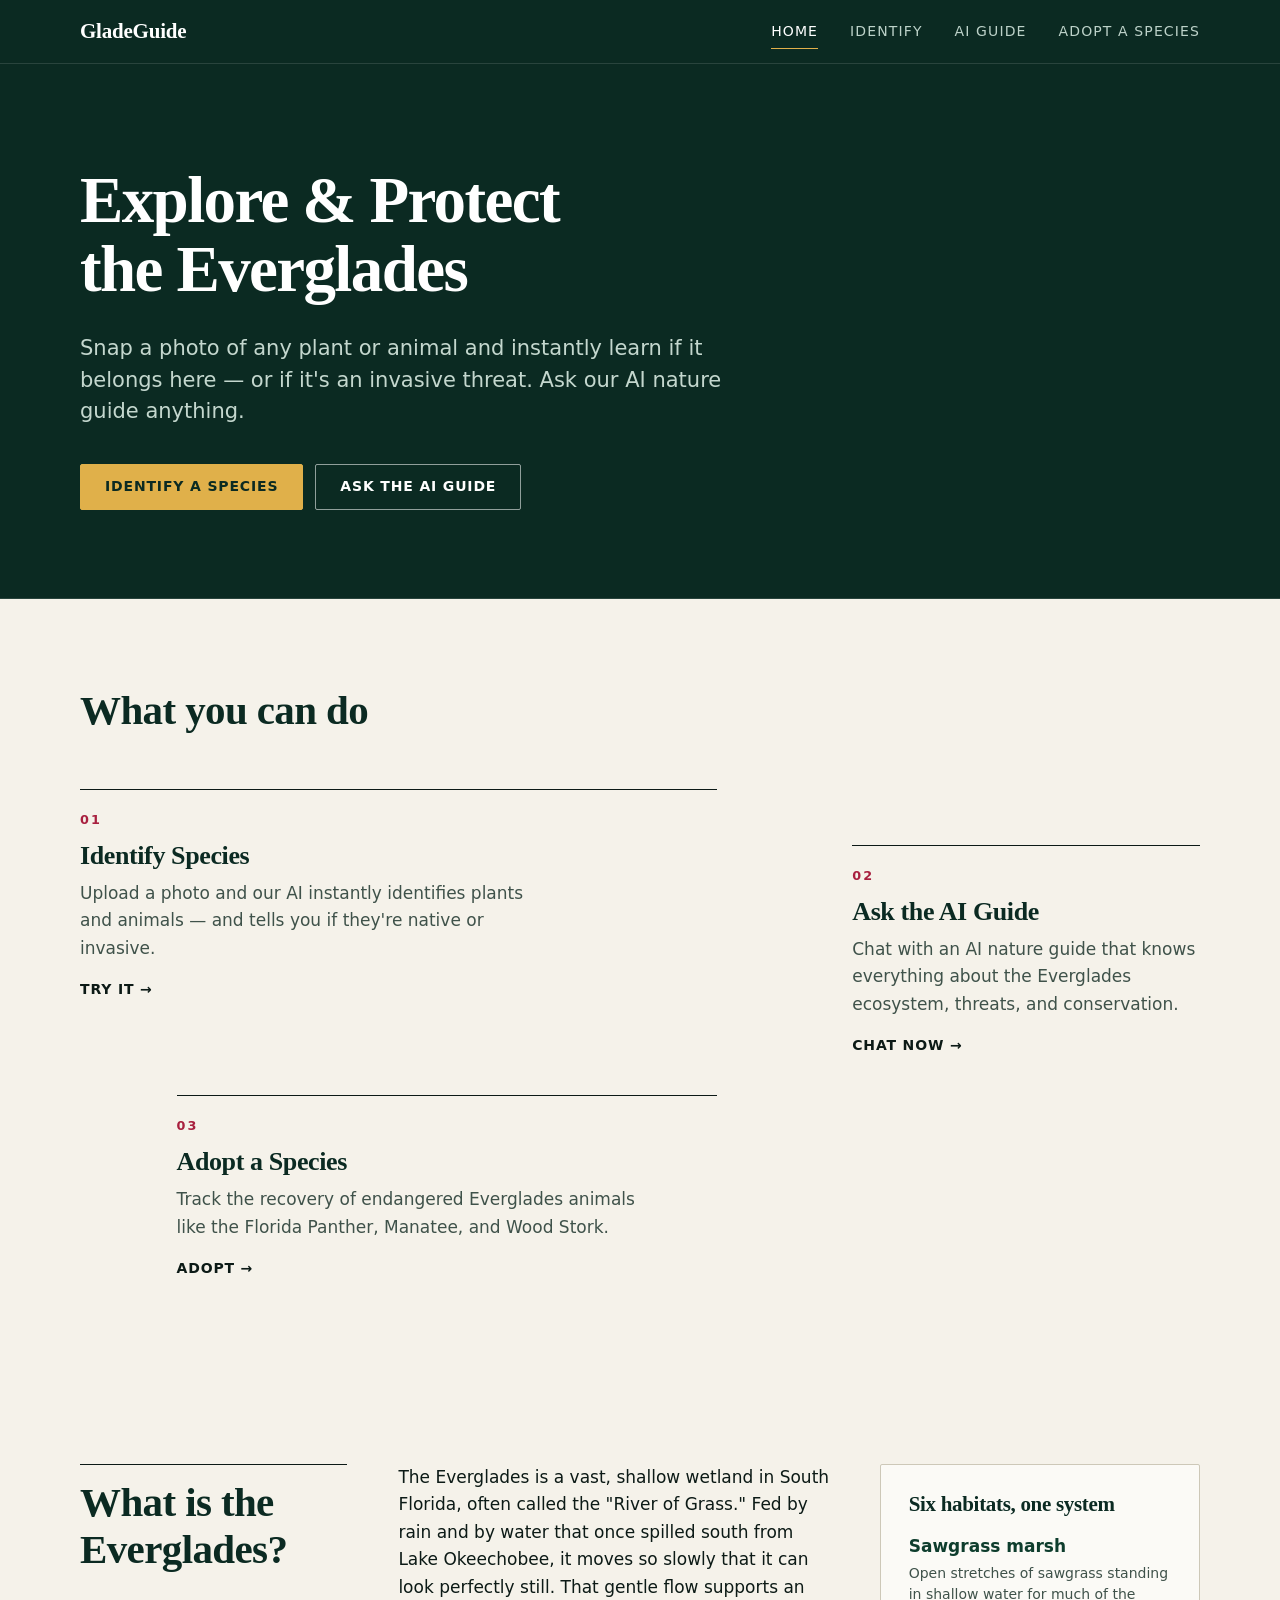
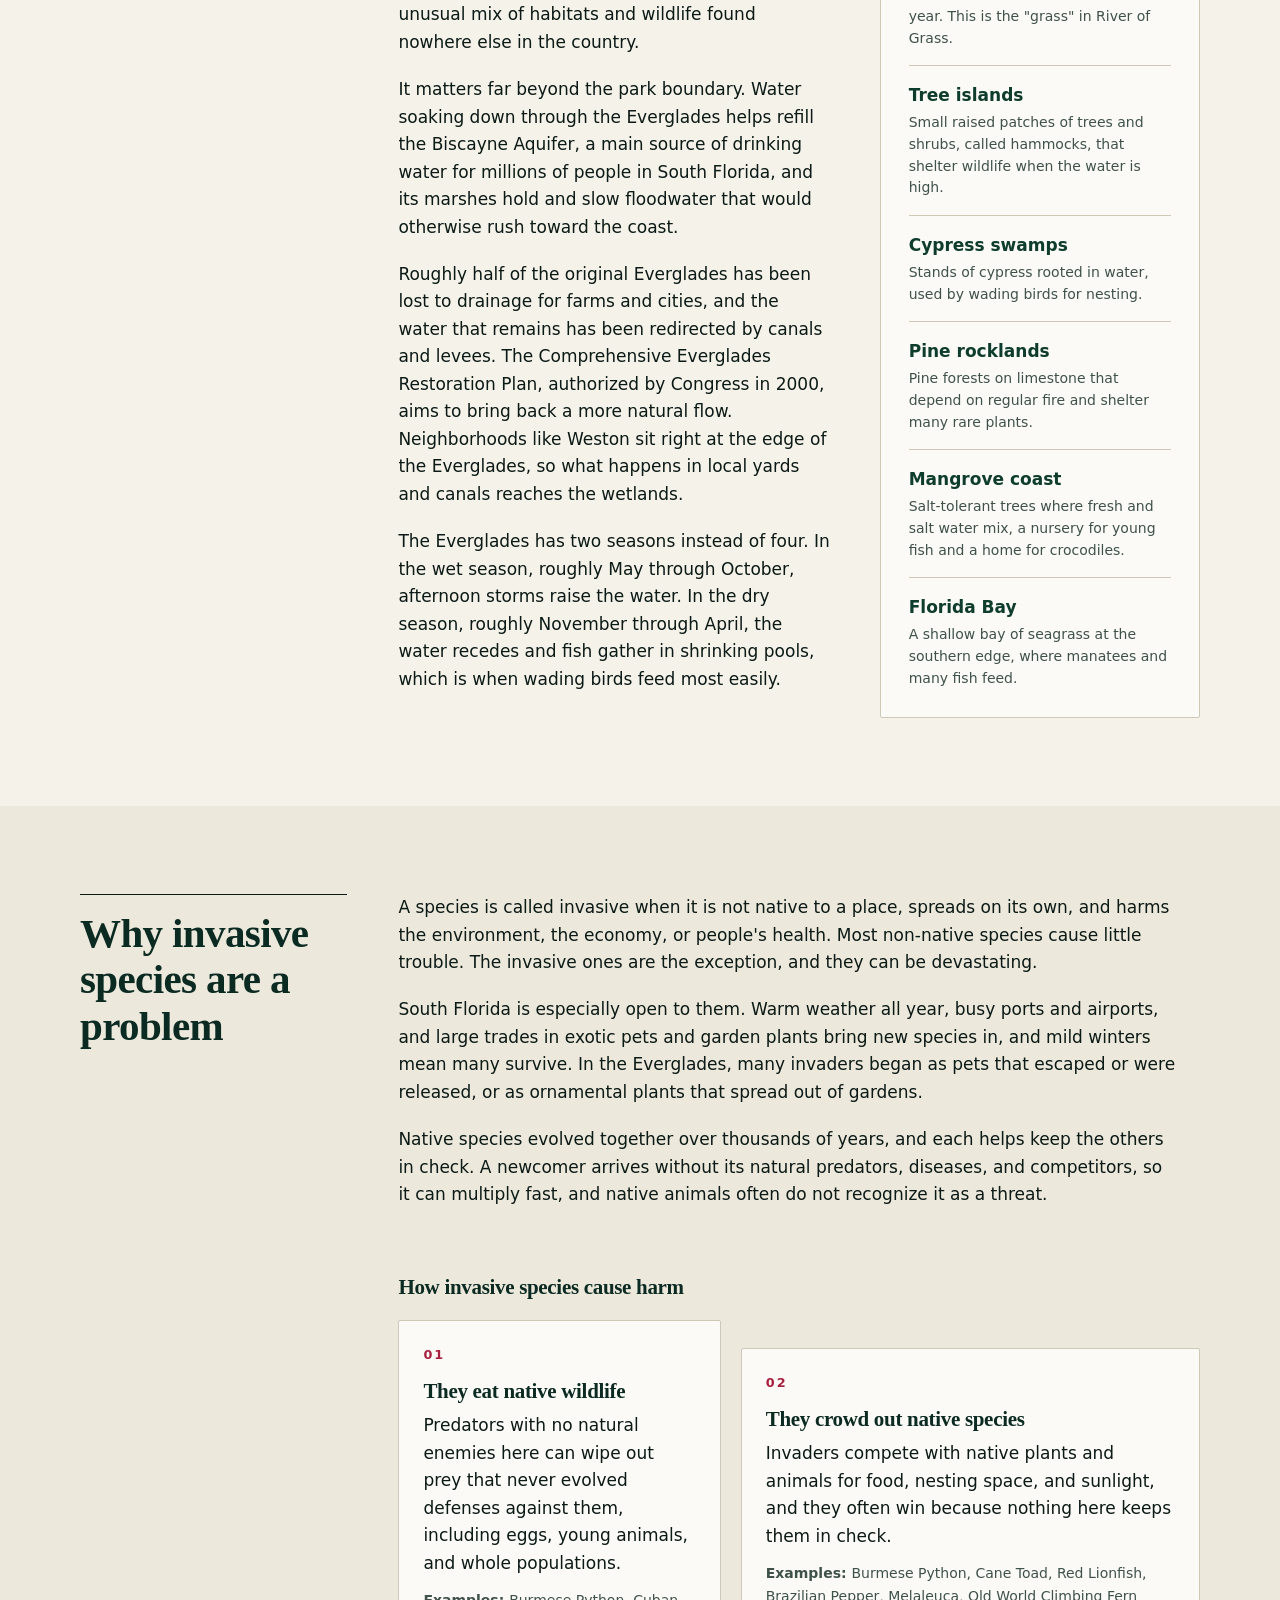
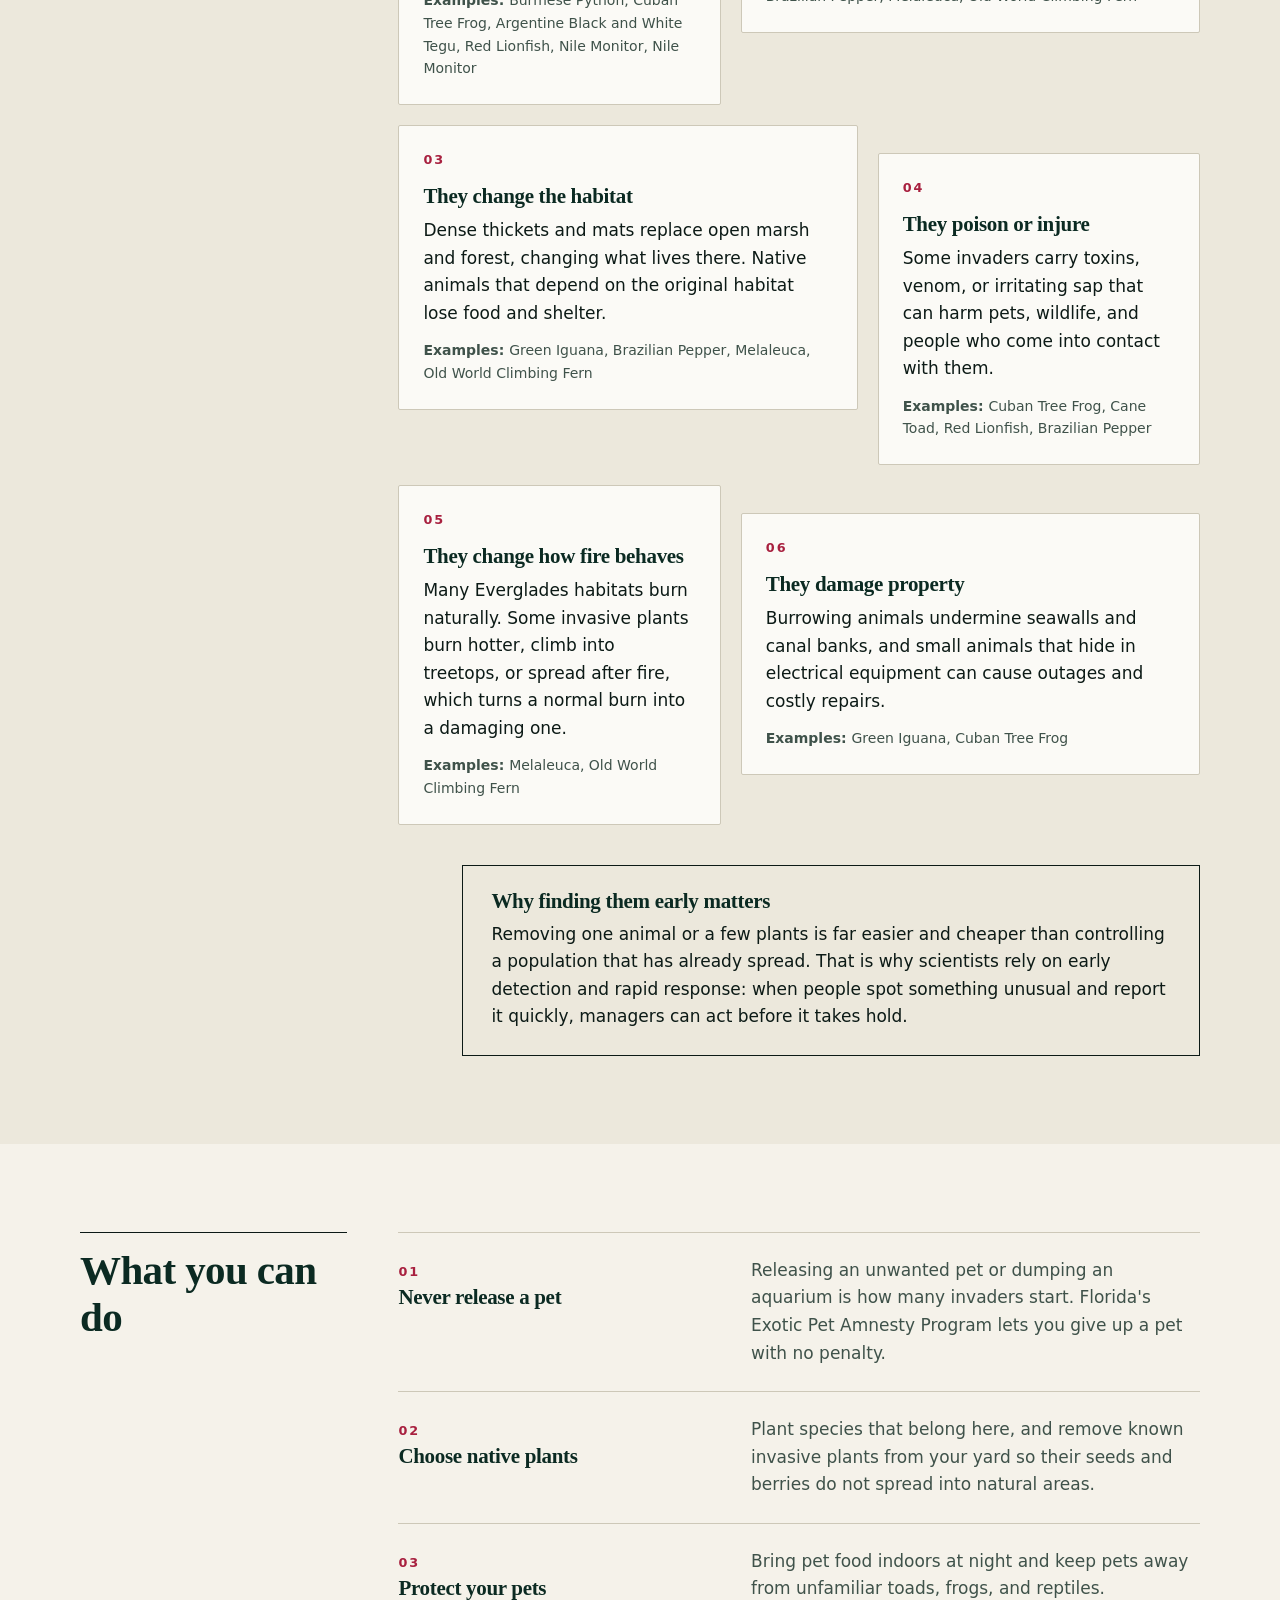
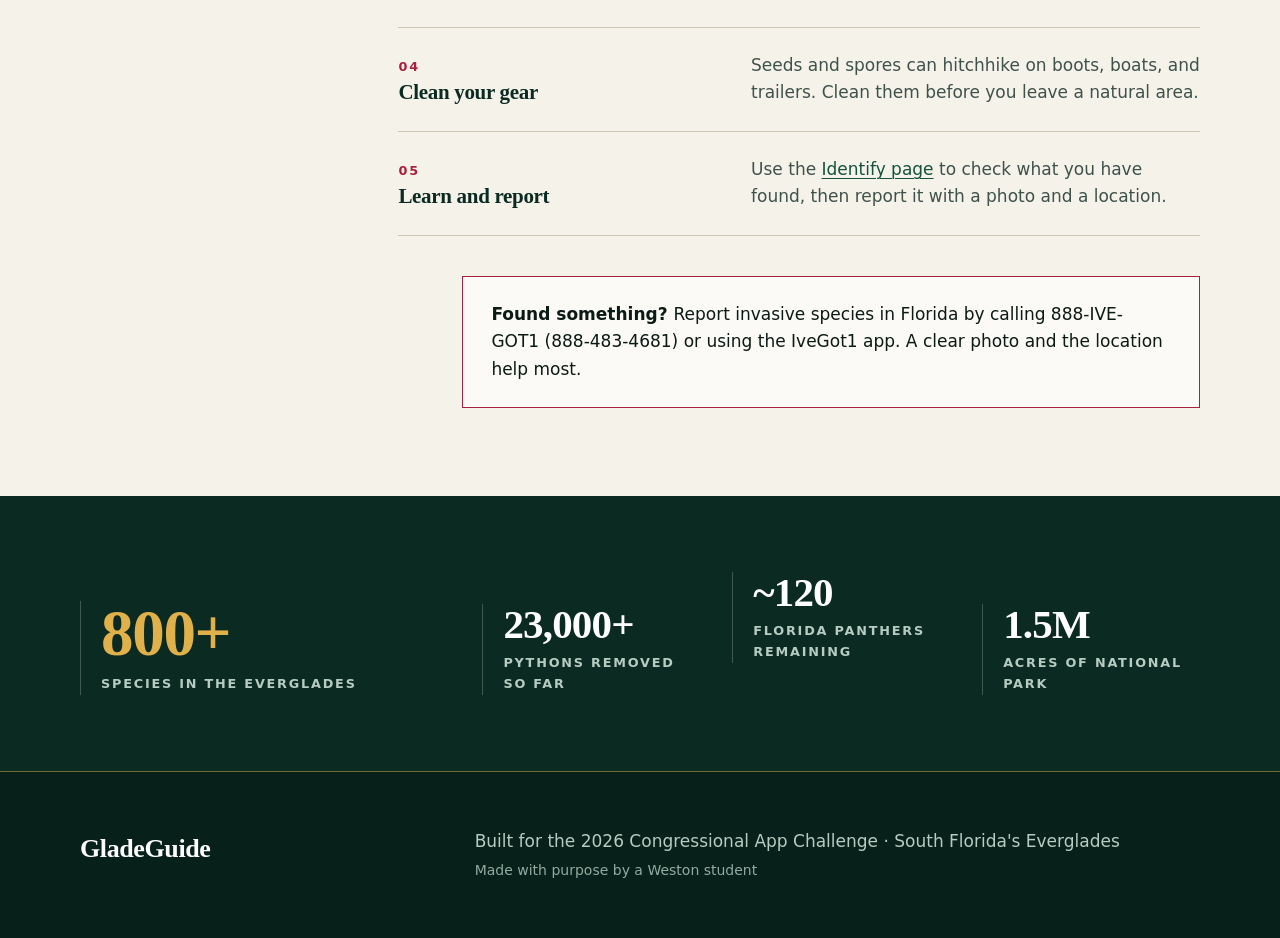
==== commit 0fc6b406: "Update index.html" ====
--- a/index.html
+++ b/index.html
@@ -34,7 +34,6 @@
     <section class="hero" aria-labelledby="hero-title">
       <div class="hero-inner">
         <div class="hero-content">
-          <div class="hero-badge">Powered by AI · Built for South Florida</div>
           <h1 class="hero-title" id="hero-title">Explore &amp; Protect<br />the Everglades</h1>
           <p class="hero-sub">
             Snap a photo of any plant or animal and instantly learn if it belongs here —
@@ -43,13 +42,6 @@
           <div class="hero-buttons">
             <a href="identify.html" class="btn btn-primary">Identify a Species</a>
             <a href="guide.html" class="btn btn-secondary">Ask the AI Guide</a>
-          </div>
-        </div>
-        <div class="hero-visual">
-          <h2 class="visually-hidden">Featured species</h2>
-          <!-- Filled by js/main.js from data/endangered-species.json -->
-          <div class="hero-card" data-spotlight aria-live="polite">
-            <p class="hero-card-loading">Loading today's featured species…</p>
           </div>
         </div>
       </div>
--- a/css/style.css
+++ b/css/style.css
@@ -1,44 +1,48 @@
-/* ==========================================================================
-   GladeGuide — style.css
-   Palette (named after the place):
-     --mist       #eef4f0  page background, pale sawgrass haze
-     --deep-water #0a2a2c  nav, hero, stats: tannin-dark Everglades water
-     --sawgrass   #1d6b4f  primary green
-     --spoonbill  #c23b63  accent, the roseate spoonbill's pink
-     --ink        #10241f  body text
-   Type: Playfair Display (display) + DM Sans (body)
-   ========================================================================== */
-
 :root {
-  --mist: #eef4f0;
-  --surface: #ffffff;
-  --deep-water: #0a2a2c;
-  --deep-water-2: #123f3f;
-  --sawgrass: #1d6b4f;
-  --sawgrass-100: #d9eee2;
-  --sawgrass-900: #0c3a2b;
-  --spoonbill: #c23b63;
-  --spoonbill-dark: #a22c4f;
-  --spoonbill-100: #fbe2ea;
-  --amber-100: #fff0c7;
-  --amber-900: #5f4300;
-  --ink: #10241f;
-  --ink-soft: #465a53;
-  --line: #c9d6cf;
-  --field-border: #64786f;
+  --paper: #f5f2ea;
+  --paper-2: #ece8dc;
+  --card: #fbfaf6;
+  --ink: #0c1a16;
+  --ink-soft: #3f524a;
+  --deep: #0b2a22;
+  --deep-2: #0f352b;
+  --deep-3: #07201a;
+  --forest: #14523d;
+  --forest-ink: #0e3d2d;
+  --forest-tint: #dfe9de;
+  --forest-line: #b5cdb8;
+  --rose: #a8203f;
+  --rose-ink: #7e1630;
+  --rose-tint: #f4dfe1;
+  --rose-line: #e0b4bb;
+  --amber-tint: #f5e8c4;
+  --amber-ink: #573c00;
+  --amber-line: #dcc27c;
+  --gold: #e0b04a;
+  --gold-hover: #edc268;
+  --rule: #cdc8b8;
+  --field-border: #5d6d66;
   --focus: #0b57d0;
 
   --font-display: "Playfair Display", Georgia, "Times New Roman", serif;
   --font-body: "DM Sans", system-ui, -apple-system, "Segoe UI", Roboto, sans-serif;
 
-  --measure: 68ch;
+  --t-xs: 0.8rem;
+  --t-sm: 0.875rem;
+  --t-base: 1.0625rem;
+  --t-md: 1.3125rem;
+  --t-lg: 1.625rem;
+  --t-xl: 2.0625rem;
+  --t-2xl: 2.5625rem;
+  --t-3xl: 3.25rem;
+  --t-4xl: 4.0625rem;
+
+  --measure: 66ch;
   --maxw: 1120px;
-  --radius-s: 8px;
-  --radius-m: 14px;
-  --radius-l: 28px;
-}
-
-/* ---------- Base ---------- */
+  --radius: 2px;
+  --ease: cubic-bezier(0.22, 0.61, 0.36, 1);
+  --dur: 260ms;
+}
 
 *,
 *::before,
@@ -54,10 +58,15 @@
 body {
   margin: 0;
   font-family: var(--font-body);
-  font-size: 1.0625rem;
-  line-height: 1.6;
+  font-size: var(--t-base);
+  line-height: 1.62;
   color: var(--ink);
-  background: var(--mist);
+  background: var(--paper);
+}
+
+::selection {
+  background: var(--gold);
+  color: var(--deep);
 }
 
 img,
@@ -73,20 +82,25 @@
   margin: 0 0 0.5em;
   font-family: var(--font-display);
   font-weight: 700;
-  line-height: 1.2;
-  color: var(--sawgrass-900);
-}
-
-h1 { font-size: clamp(2.2rem, 5vw + 0.5rem, 3.6rem); }
-h2 { font-size: clamp(1.6rem, 2.5vw + 0.8rem, 2.25rem); }
-h3 { font-size: 1.25rem; }
+  letter-spacing: -0.015em;
+  line-height: 1.14;
+  color: var(--deep);
+}
+
+h1 { font-size: clamp(var(--t-2xl), 4.6vw + 0.5rem, var(--t-4xl)); line-height: 1.06; letter-spacing: -0.025em; }
+h2 { font-size: clamp(var(--t-xl), 2.6vw + 0.6rem, var(--t-2xl)); }
+h3 { font-size: var(--t-md); }
+h4 { font-size: var(--t-md); }
 
 p { margin: 0 0 1em; }
 
 a {
-  color: var(--sawgrass);
-  text-underline-offset: 0.15em;
-}
+  color: var(--forest);
+  text-decoration-thickness: 1px;
+  text-underline-offset: 0.2em;
+  transition: color var(--dur) var(--ease), text-decoration-color var(--dur) var(--ease);
+}
+a:not([class]):hover { color: var(--rose); }
 
 [hidden] { display: none !important; }
 
@@ -97,6 +111,7 @@
 
 .site-header :focus-visible,
 .hero :focus-visible,
+.page-hero :focus-visible,
 .stats-banner :focus-visible,
 .footer :focus-visible {
   outline-color: #ffffff;
@@ -120,9 +135,10 @@
   top: -4rem;
   z-index: 100;
   padding: 0.6rem 1rem;
-  background: #ffffff;
+  background: var(--paper);
   color: var(--ink);
-  border-radius: var(--radius-s);
+  border: 1px solid var(--ink);
+  border-radius: var(--radius);
   font-weight: 700;
 }
 .skip-link:focus { top: 1rem; }
@@ -132,15 +148,14 @@
   margin-inline: auto;
 }
 
-.muted { color: var(--ink-soft); font-size: 0.95rem; }
-
-/* ---------- Header / nav ---------- */
+.muted { color: var(--ink-soft); font-size: var(--t-sm); }
 
 .site-header {
   position: sticky;
   top: 0;
   z-index: 50;
-  background: var(--deep-water);
+  background: var(--deep);
+  border-bottom: 1px solid rgba(255, 255, 255, 0.12);
   color: #ffffff;
 }
 
@@ -152,35 +167,55 @@
   gap: 1rem;
   width: min(100% - 2rem, var(--maxw));
   margin-inline: auto;
-  padding: 0.7rem 0;
+  padding: 0.85rem 0;
 }
 
 .nav-logo {
   display: inline-flex;
   align-items: center;
-  gap: 0.5rem;
   color: #ffffff;
   text-decoration: none;
   font-family: var(--font-display);
-  font-size: 1.45rem;
-  font-weight: 700;
-}
+  font-size: var(--t-md);
+  font-weight: 700;
+  letter-spacing: -0.01em;
+  transition: color var(--dur) var(--ease);
+}
+.nav-logo:hover { color: var(--gold); }
 
 .nav-links {
   display: flex;
   flex-wrap: wrap;
-  gap: 0.25rem;
+  gap: 0.25rem 2rem;
 }
 
 .nav-link {
-  padding: 0.5rem 0.9rem;
-  border-radius: 999px;
-  color: #dcece5;
+  position: relative;
+  padding: 0.4rem 0;
+  color: #bdd2c9;
+  font-size: var(--t-sm);
   font-weight: 500;
+  letter-spacing: 0.08em;
   text-decoration: none;
-}
-.nav-link:hover { background: rgba(255, 255, 255, 0.12); color: #ffffff; }
-.nav-link[aria-current="page"] { background: #ffffff; color: var(--deep-water); }
+  text-transform: uppercase;
+  transition: color var(--dur) var(--ease);
+}
+.nav-link::after {
+  content: "";
+  position: absolute;
+  left: 0;
+  right: 0;
+  bottom: 0;
+  height: 1px;
+  background: var(--gold);
+  transform: scaleX(0);
+  transform-origin: left;
+  transition: transform var(--dur) var(--ease);
+}
+.nav-link:hover { color: #ffffff; }
+.nav-link:hover::after { transform: scaleX(1); }
+.nav-link[aria-current="page"] { color: #ffffff; }
+.nav-link[aria-current="page"]::after { transform: scaleX(1); }
 
 .nav-toggle {
   display: none;
@@ -188,14 +223,19 @@
   justify-content: center;
   min-height: 2.75rem;
   padding: 0 1.1rem;
-  border: 2px solid rgba(255, 255, 255, 0.6);
-  border-radius: 999px;
+  border: 1px solid rgba(255, 255, 255, 0.5);
+  border-radius: var(--radius);
   background: transparent;
   color: #ffffff;
   font: inherit;
-  font-weight: 700;
+  font-size: var(--t-sm);
+  font-weight: 700;
+  letter-spacing: 0.08em;
+  text-transform: uppercase;
   cursor: pointer;
-}
+  transition: background-color var(--dur) var(--ease), color var(--dur) var(--ease), border-color var(--dur) var(--ease);
+}
+.nav-toggle:hover { background: #ffffff; color: var(--deep); border-color: #ffffff; }
 
 @media (max-width: 760px) {
   .nav-toggle { display: inline-flex; }
@@ -207,200 +247,223 @@
     left: -1rem;
     right: -1rem;
     flex-direction: column;
-    padding: 0.75rem 1rem 1rem;
-    background: var(--deep-water);
-    border-top: 1px solid rgba(255, 255, 255, 0.15);
+    gap: 0;
+    padding: 0.5rem 1rem 1rem;
+    background: var(--deep);
+    border-top: 1px solid rgba(255, 255, 255, 0.12);
   }
   .js .nav-links.is-open { display: flex; }
-  .nav-link { padding: 0.75rem 1rem; }
-}
-
-/* ---------- Buttons ---------- */
+  .nav-link { padding: 0.8rem 0; border-bottom: 1px solid rgba(255, 255, 255, 0.08); }
+  .nav-link::after { display: none; }
+  .nav-link[aria-current="page"] { color: var(--gold); }
+}
 
 .btn {
   display: inline-flex;
   align-items: center;
   justify-content: center;
   gap: 0.5rem;
-  padding: 0.8rem 1.4rem;
-  border: 2px solid transparent;
-  border-radius: 999px;
+  padding: 0.85rem 1.5rem;
+  border: 1px solid transparent;
+  border-radius: var(--radius);
   font-family: var(--font-body);
-  font-size: 1rem;
-  font-weight: 700;
+  font-size: var(--t-sm);
+  font-weight: 700;
+  letter-spacing: 0.06em;
   line-height: 1.2;
   text-decoration: none;
+  text-transform: uppercase;
   cursor: pointer;
-}
-.btn:disabled { opacity: 0.55; cursor: not-allowed; }
-
-.btn-primary { background: var(--spoonbill); color: #ffffff; }
-.btn-primary:hover:not(:disabled) { background: var(--spoonbill-dark); }
-
-.btn-secondary { background: transparent; color: #ffffff; border-color: rgba(255, 255, 255, 0.75); }
-.btn-secondary:hover { background: rgba(255, 255, 255, 0.14); }
-
-.btn-outline { background: transparent; color: var(--sawgrass-900); border-color: var(--sawgrass); }
-.btn-outline:hover:not(:disabled) { background: var(--sawgrass-100); }
-
-.btn-quiet { background: transparent; color: var(--ink-soft); text-decoration: underline; }
-.btn-quiet:hover { color: var(--ink); }
-
-.btn-sm { padding: 0.45rem 0.9rem; font-size: 0.92rem; }
-
-/* ---------- Home hero ---------- */
+  transition:
+    background-color var(--dur) var(--ease),
+    color var(--dur) var(--ease),
+    border-color var(--dur) var(--ease),
+    transform var(--dur) var(--ease);
+}
+.btn:active:not(:disabled) { transform: translateY(1px); }
+.btn:disabled { opacity: 0.5; cursor: not-allowed; }
+
+.btn-primary { background: var(--deep); color: var(--paper); border-color: var(--deep); }
+.btn-primary:hover:not(:disabled) { background: var(--forest); border-color: var(--forest); }
+
+.btn-secondary { background: transparent; color: #ffffff; border-color: rgba(255, 255, 255, 0.55); }
+.btn-secondary:hover { background: #ffffff; color: var(--deep); border-color: #ffffff; }
+
+.btn-outline { background: transparent; color: var(--ink); border-color: var(--ink); }
+.btn-outline:hover:not(:disabled) { background: var(--ink); color: var(--paper); }
+
+.btn-quiet { padding-inline: 0.5rem; background: transparent; color: var(--ink-soft); text-decoration: underline; text-decoration-thickness: 1px; text-underline-offset: 0.25em; }
+.btn-quiet:hover { color: var(--rose); }
+
+.btn-sm { padding: 0.5rem 0.95rem; font-size: var(--t-xs); }
 
 .hero {
   position: relative;
-  padding: clamp(3rem, 8vw, 6rem) 0 clamp(6rem, 12vw, 9rem);
+  padding: clamp(3.5rem, 8vw, 6.5rem) 0 clamp(3.5rem, 7vw, 5.5rem);
   color: #ffffff;
-  background:
-    radial-gradient(520px 380px at 82% 55%, rgba(194, 59, 99, 0.55), transparent 70%),
-    linear-gradient(160deg, var(--deep-water) 0%, var(--deep-water-2) 100%);
-}
-
-/* Sawgrass blades rising into the page below, drawn in the page background color. */
-.hero::after {
-  content: "";
-  position: absolute;
-  left: 0;
-  right: 0;
-  bottom: -1px;
-  height: 64px;
-  background-image: url("data:image/svg+xml,%3Csvg xmlns='http://www.w3.org/2000/svg' viewBox='0 0 120 48' preserveAspectRatio='none'%3E%3Cpath fill='%23eef4f0' d='M0 48 L7 8 L13 48 L20 20 L27 48 L36 2 L43 48 L52 24 L58 48 L68 12 L75 48 L84 28 L90 48 L100 4 L107 48 L114 18 L120 48Z'/%3E%3C/svg%3E");
-  background-repeat: repeat-x;
-  background-size: 240px 64px;
-  background-position: bottom left;
-  pointer-events: none;
+  background: var(--deep);
+  border-bottom: 1px solid rgba(255, 255, 255, 0.12);
 }
 
 .hero-inner {
   display: grid;
-  grid-template-columns: minmax(0, 1.15fr) minmax(0, 0.85fr);
-  gap: clamp(2rem, 5vw, 4rem);
-  align-items: center;
+  grid-template-columns: minmax(0, 1fr);
   width: min(100% - 2rem, var(--maxw));
   margin-inline: auto;
 }
 
-.hero-badge {
-  display: inline-block;
-  margin-bottom: 1.25rem;
-  padding: 0.4rem 0.9rem;
-  border: 1px solid rgba(255, 255, 255, 0.35);
-  border-radius: 999px;
-  font-size: 0.95rem;
-  color: #e6f3ee;
-}
-
-.hero-title { color: #ffffff; margin-bottom: 0.4em; }
+.hero-content { max-width: 46rem; }
+
+.hero-title { color: #ffffff; margin-bottom: 0.45em; }
 
 .hero-sub {
-  max-width: 52ch;
-  font-size: 1.15rem;
-  color: #dcece5;
-}
-
-.hero-buttons { display: flex; flex-wrap: wrap; gap: 0.75rem; margin-top: 1.75rem; }
-
-.hero-card {
-  padding: 1.5rem;
-  border-radius: var(--radius-l) var(--radius-l) var(--radius-l) 6px;
-  background: #ffffff;
-  color: var(--ink);
-  box-shadow: 0 24px 60px rgba(0, 0, 0, 0.35);
-}
-.hero-card-label strong { display: block; margin: 0.75rem 0 0.35rem; font-family: var(--font-display); font-size: clamp(1.7rem, 3vw, 2.2rem); line-height: 1.15; color: var(--sawgrass-900); }
-.hero-card-label p { margin: 0; color: var(--ink-soft); }
-.hero-card-loading { margin: 0; color: var(--ink-soft); }
-
-.native-badge {
-  display: inline-block;
-  padding: 0.2rem 0.7rem;
-  border-radius: 999px;
-  background: var(--sawgrass-100);
-  color: var(--sawgrass-900);
-  font-size: 0.9rem;
-  font-weight: 700;
-}
-
-@media (max-width: 820px) {
-  .hero-inner { grid-template-columns: 1fr; }
-}
-
-/* ---------- Home sections ---------- */
-
-.features { padding: clamp(2.5rem, 6vw, 4.5rem) 0; }
-.section-title { text-align: center; margin-bottom: 1.75rem; }
+  max-width: 48ch;
+  font-size: var(--t-md);
+  line-height: 1.5;
+  color: #c4d7ce;
+}
+
+.hero-buttons { display: flex; flex-wrap: wrap; gap: 0.75rem; margin-top: 2.25rem; }
+.hero .btn-primary { background: var(--gold); border-color: var(--gold); color: var(--deep); }
+.hero .btn-primary:hover:not(:disabled) { background: var(--gold-hover); border-color: var(--gold-hover); }
+
+.features { padding: clamp(3rem, 7vw, 5.5rem) 0 clamp(3.5rem, 8vw, 6rem); }
+
+.section-title {
+  width: min(100% - 2rem, var(--maxw));
+  margin: 0 auto clamp(2rem, 5vw, 3.5rem);
+}
 
 .feature-grid {
   display: grid;
-  gap: 1.25rem;
-  grid-template-columns: repeat(auto-fit, minmax(min(100%, 240px), 1fr));
+  grid-template-columns: repeat(12, minmax(0, 1fr));
+  gap: clamp(1.5rem, 3vw, 2.5rem) clamp(1rem, 3vw, 2.5rem);
+  align-items: start;
   width: min(100% - 2rem, var(--maxw));
   margin-inline: auto;
-}
+  counter-reset: feature;
+}
+.feature-grid > .feature-card:nth-child(1) { grid-column: 1 / span 7; }
+.feature-grid > .feature-card:nth-child(2) { grid-column: 9 / span 4; margin-top: 3.5rem; }
+.feature-grid > .feature-card:nth-child(3) { grid-column: 2 / span 6; }
+.feature-grid > .feature-card:nth-child(4) { grid-column: 9 / span 4; margin-top: 2rem; }
 
 .feature-card {
   display: flex;
   flex-direction: column;
-  gap: 0.5rem;
-  padding: 1.5rem;
-  border: 1px solid var(--line);
-  border-radius: var(--radius-m);
-  background: var(--surface);
+  gap: 0.6rem;
+  padding: 1.25rem 0 0;
+  border-top: 1px solid var(--ink);
   color: var(--ink);
   text-decoration: none;
-}
-.feature-card:hover { border-color: var(--sawgrass); }
-.feature-card h3 { margin: 0; }
-.feature-card p { margin: 0; color: var(--ink-soft); flex: 1; }
-.feature-link { color: var(--spoonbill-dark); font-weight: 700; }
+  transition: border-color var(--dur) var(--ease), transform var(--dur) var(--ease);
+}
+.feature-card::before {
+  counter-increment: feature;
+  content: counter(feature, decimal-leading-zero);
+  color: var(--rose);
+  font-size: var(--t-xs);
+  font-weight: 700;
+  letter-spacing: 0.16em;
+}
+.feature-card h3 { margin: 0; font-size: var(--t-lg); transition: color var(--dur) var(--ease); }
+.feature-card p { margin: 0; max-width: 44ch; color: var(--ink-soft); }
+.feature-card:hover { border-top-color: var(--rose); transform: translateY(-2px); }
+.feature-card:hover h3 { color: var(--rose); }
+.feature-link {
+  display: inline-block;
+  margin-top: 0.4rem;
+  color: var(--ink);
+  font-size: var(--t-sm);
+  font-weight: 700;
+  letter-spacing: 0.06em;
+  text-transform: uppercase;
+  transition: transform var(--dur) var(--ease), color var(--dur) var(--ease);
+}
+.feature-card:hover .feature-link { transform: translateX(6px); color: var(--rose); }
+
+@media (max-width: 760px) {
+  .feature-grid { grid-template-columns: 1fr; }
+  .feature-grid > .feature-card:nth-child(n) { grid-column: 1 / -1; margin-top: 0; }
+}
 
 .stats-banner {
   display: grid;
-  gap: 1.5rem;
-  grid-template-columns: repeat(auto-fit, minmax(min(100%, 200px), 1fr));
-  padding: 3rem max(1rem, calc((100% - var(--maxw)) / 2));
-  background: var(--deep-water);
+  grid-template-columns: 1.7fr 1fr 1fr 1fr;
+  gap: 2rem;
+  align-items: end;
+  padding: clamp(3rem, 6vw, 4.75rem) max(1rem, calc((100% - var(--maxw)) / 2));
+  background: var(--deep);
   color: #ffffff;
-  text-align: center;
-}
-.stat { display: flex; flex-direction: column; gap: 0.25rem; }
-.stat-num { font-family: var(--font-display); font-size: clamp(2.2rem, 4vw, 3rem); font-weight: 700; line-height: 1; }
-.stat-label { color: #c9dcd4; }
-
-/* ---------- Footer ---------- */
+}
+.stat {
+  display: flex;
+  flex-direction: column;
+  gap: 0.5rem;
+  padding-left: 1.25rem;
+  border-left: 1px solid rgba(255, 255, 255, 0.22);
+}
+.stat:nth-child(3) { margin-bottom: 2rem; }
+.stat-num {
+  font-family: var(--font-display);
+  font-size: var(--t-2xl);
+  font-weight: 700;
+  letter-spacing: -0.02em;
+  line-height: 1;
+}
+.stat:first-child .stat-num { font-size: clamp(var(--t-3xl), 6vw, var(--t-4xl)); color: var(--gold); }
+.stat-label { color: #b6cbc1; font-size: var(--t-xs); font-weight: 700; letter-spacing: 0.14em; text-transform: uppercase; }
+
+@media (max-width: 820px) {
+  .stats-banner { grid-template-columns: 1fr 1fr; }
+  .stat:nth-child(3) { margin-bottom: 0; }
+}
 
 .footer {
-  padding: 2rem 1rem;
-  background: #071c1e;
-  color: #c9dcd4;
-  text-align: center;
-}
-.footer-logo { font-family: var(--font-display); font-size: 1.3rem; color: #ffffff; margin-bottom: 0.5rem; }
+  display: grid;
+  grid-template-columns: minmax(0, 1fr) minmax(0, 2fr);
+  column-gap: 2rem;
+  row-gap: 0.25rem;
+  padding: clamp(2.5rem, 5vw, 3.5rem) max(1rem, calc((100% - var(--maxw)) / 2));
+  background: var(--deep-3);
+  border-top: 1px solid rgba(224, 176, 74, 0.5);
+  color: #b6cbc1;
+}
+.footer-logo { grid-row: 1 / span 2; margin: 0; font-family: var(--font-display); font-size: var(--t-lg); font-weight: 700; letter-spacing: -0.015em; color: #ffffff; }
 .footer p { margin: 0; }
-.footer-note { margin-top: 0.4rem !important; font-size: 0.85rem; color: #a9c0b7; }
-
-/* ---------- Inner pages ---------- */
+.footer-note { font-size: var(--t-sm); color: #93aba0; }
+@media (max-width: 700px) {
+  .footer { grid-template-columns: 1fr; }
+  .footer-logo { grid-row: auto; margin-bottom: 0.5rem; }
+}
 
 .page-hero {
-  padding: clamp(2rem, 5vw, 3.5rem) 0 clamp(1.5rem, 3vw, 2rem);
-  background: linear-gradient(160deg, var(--deep-water) 0%, var(--deep-water-2) 100%);
+  padding: clamp(2.5rem, 6vw, 4.25rem) 0 clamp(2rem, 4vw, 3rem);
+  background: var(--deep);
+  border-bottom: 1px solid rgba(255, 255, 255, 0.12);
   color: #ffffff;
 }
-.page-hero h1 { color: #ffffff; font-size: clamp(2rem, 4vw + 0.5rem, 3rem); margin-bottom: 0.3em; }
-.page-hero p { max-width: 60ch; margin: 0; color: #dcece5; font-size: 1.1rem; }
-
-.page-section { padding: clamp(1.75rem, 4vw, 2.75rem) 0; }
+.page-hero .container {
+  display: grid;
+  grid-template-columns: minmax(0, 7fr) minmax(0, 5fr);
+  gap: 1rem clamp(2rem, 6vw, 5rem);
+  align-items: end;
+}
+.page-hero h1 { margin: 0; color: #ffffff; font-size: clamp(var(--t-2xl), 3.6vw + 0.5rem, var(--t-3xl)); }
+.page-hero p { max-width: 46ch; margin: 0; color: #c4d7ce; font-size: var(--t-base); }
+@media (max-width: 820px) {
+  .page-hero .container { grid-template-columns: 1fr; }
+}
+
+.page-section { padding: clamp(2rem, 5vw, 3.25rem) 0; }
 .page-section + .page-section { padding-top: 0; }
-.page-section h2 { margin-bottom: 0.75rem; }
+.page-section h2 { margin-bottom: 1rem; }
 
 .panel {
-  padding: clamp(1.25rem, 3vw, 1.75rem);
-  border: 1px solid var(--line);
-  border-radius: var(--radius-m);
-  background: var(--surface);
+  padding: clamp(1.25rem, 3vw, 2rem);
+  border: 1px solid var(--rule);
+  border-radius: var(--radius);
+  background: var(--card);
 }
 
 .two-col {
@@ -411,116 +474,166 @@
 }
 @media (max-width: 860px) { .two-col { grid-template-columns: 1fr; } }
 
-/* ---------- Forms ---------- */
-
 .field { margin-bottom: 1rem; }
 .field label,
 .field legend,
-.fieldset-legend { display: block; margin-bottom: 0.35rem; font-weight: 700; }
+.fieldset-legend {
+  display: block;
+  margin-bottom: 0.4rem;
+  font-size: var(--t-xs);
+  font-weight: 700;
+  letter-spacing: 0.12em;
+  text-transform: uppercase;
+}
 
 input[type="text"],
 input[type="search"],
 select,
 textarea {
   width: 100%;
-  padding: 0.7rem 0.85rem;
-  border: 2px solid var(--field-border);
-  border-radius: var(--radius-s);
-  background: #ffffff;
+  padding: 0.75rem 0.9rem;
+  border: 1px solid var(--field-border);
+  border-radius: var(--radius);
+  background: var(--card);
   color: var(--ink);
   font: inherit;
-}
+  transition: border-color var(--dur) var(--ease), box-shadow var(--dur) var(--ease), background-color var(--dur) var(--ease);
+}
+input[type="text"]:hover,
+input[type="search"]:hover,
+select:hover,
+textarea:hover { border-color: var(--ink); }
+input[type="text"]:focus,
+input[type="search"]:focus,
+select:focus,
+textarea:focus { border-color: var(--ink); background: #ffffff; }
 textarea { resize: vertical; min-height: 3.2rem; }
 
 input[type="file"] {
   width: 100%;
-  padding: 0.8rem;
-  border: 2px dashed var(--field-border);
-  border-radius: var(--radius-s);
-  background: #f8fbf9;
+  padding: 0.85rem;
+  border: 1px dashed var(--field-border);
+  border-radius: var(--radius);
+  background: transparent;
   font: inherit;
-}
+  transition: border-color var(--dur) var(--ease), background-color var(--dur) var(--ease);
+}
+input[type="file"]:hover { border-color: var(--ink); background: var(--card); }
+input[type="file"]::file-selector-button {
+  margin-right: 0.9rem;
+  padding: 0.5rem 0.95rem;
+  border: 1px solid var(--ink);
+  border-radius: var(--radius);
+  background: transparent;
+  color: var(--ink);
+  font: inherit;
+  font-size: var(--t-xs);
+  font-weight: 700;
+  letter-spacing: 0.06em;
+  text-transform: uppercase;
+  cursor: pointer;
+  transition: background-color var(--dur) var(--ease), color var(--dur) var(--ease);
+}
+input[type="file"]::file-selector-button:hover { background: var(--ink); color: var(--paper); }
 
 fieldset { margin: 0 0 1rem; padding: 0; border: 0; min-width: 0; }
 
-.radio-row { display: flex; flex-wrap: wrap; gap: 0.5rem 1.25rem; }
-.radio-row label { display: inline-flex; align-items: center; gap: 0.4rem; font-weight: 500; }
-.radio-row input { width: 1.15rem; height: 1.15rem; accent-color: var(--sawgrass); }
-
-.help { margin: 0.35rem 0 0; color: var(--ink-soft); font-size: 0.95rem; }
-
-/* ---------- Status + notices ---------- */
+.radio-row { display: flex; flex-wrap: wrap; gap: 0.5rem 1.5rem; }
+.radio-row label { display: inline-flex; align-items: center; gap: 0.45rem; font-weight: 500; cursor: pointer; }
+.radio-row input { width: 1.1rem; height: 1.1rem; accent-color: var(--forest); }
+
+.help { margin: 0.4rem 0 0; color: var(--ink-soft); font-size: var(--t-sm); }
 
 .status { min-height: 1.5em; margin: 0.75rem 0 0; color: var(--ink-soft); }
-.status[data-kind="error"] { color: #8a1f3f; font-weight: 500; }
+.status[data-kind="error"] { color: var(--rose-ink); font-weight: 500; }
 
 .notice {
-  padding: 0.85rem 1rem;
-  border-left: 5px solid var(--sawgrass);
-  border-radius: var(--radius-s);
-  background: var(--sawgrass-100);
-  color: var(--sawgrass-900);
-}
-.noscript-note { margin: 0; border-radius: 0; text-align: center; }
-.notice--warn { background: var(--amber-100); border-left-color: #b98300; color: var(--amber-900); }
-.notice--error { background: var(--spoonbill-100); border-left-color: var(--spoonbill); color: #7a1c37; }
-
-/* ---------- Badges ---------- */
-
-.badge-row { display: flex; flex-wrap: wrap; gap: 0.4rem; margin: 0.6rem 0 0.9rem; }
+  padding: 0.9rem 1.1rem;
+  border: 1px solid var(--forest-line);
+  border-radius: var(--radius);
+  background: var(--forest-tint);
+  color: var(--forest-ink);
+}
+.noscript-note { margin: 0; border-radius: 0; border-inline: 0; text-align: center; }
+.notice--warn { background: var(--amber-tint); border-color: var(--amber-line); color: var(--amber-ink); }
+.notice--error { background: var(--rose-tint); border-color: var(--rose-line); color: var(--rose-ink); }
+
+.badge-row { display: flex; flex-wrap: wrap; gap: 0.4rem; margin: 0.9rem 0 1rem; }
 
 .badge {
   display: inline-block;
-  padding: 0.15rem 0.65rem;
-  border-radius: 999px;
-  font-size: 0.88rem;
-  font-weight: 700;
+  padding: 0.18rem 0.55rem;
+  border: 1px solid transparent;
+  border-radius: var(--radius);
+  font-size: var(--t-xs);
+  font-weight: 700;
+  letter-spacing: 0.08em;
   line-height: 1.5;
-}
-.badge--native { background: var(--sawgrass-100); color: var(--sawgrass-900); }
-.badge--invasive { background: var(--spoonbill-100); color: #7a1c37; }
-.badge--warn { background: var(--amber-100); color: var(--amber-900); }
-.badge--neutral { background: #e6ece9; color: var(--ink-soft); }
-
-/* ---------- Species cards ---------- */
+  text-transform: uppercase;
+}
+.badge--native { background: var(--forest-tint); border-color: var(--forest-line); color: var(--forest-ink); }
+.badge--invasive { background: var(--rose-tint); border-color: var(--rose-line); color: var(--rose-ink); }
+.badge--warn { background: var(--amber-tint); border-color: var(--amber-line); color: var(--amber-ink); }
+.badge--neutral { background: #e7e3d6; border-color: var(--rule); color: var(--ink-soft); }
 
 .card-grid {
   display: grid;
-  gap: 1.25rem;
+  gap: 1.5rem 1.25rem;
+  align-items: start;
   margin: 0;
   padding: 0;
   list-style: none;
-  grid-template-columns: repeat(auto-fill, minmax(min(100%, 320px), 1fr));
-}
-.card-grid > li { display: flex; }
-.card-grid > li > * { flex: 1; }
+  grid-template-columns: repeat(auto-fill, minmax(min(100%, 300px), 1fr));
+}
+.card-grid > li { display: block; }
+.card-grid > li:nth-child(3n + 2) { margin-top: 2.5rem; }
+.card-grid > li:nth-child(3n + 3) { margin-top: 1rem; }
+@media (max-width: 700px) {
+  .card-grid > li:nth-child(n) { margin-top: 0; }
+}
 
 .species-card {
   display: flex;
   flex-direction: column;
-  padding: 1.25rem;
-  border: 1px solid var(--line);
-  border-top-width: 5px;
-  border-radius: var(--radius-m);
-  background: var(--surface);
-}
-.species-card--native { border-top-color: var(--sawgrass); }
-.species-card--invasive { border-top-color: var(--spoonbill); }
-.species-card > .btn { align-self: flex-start; margin-top: auto; }
+  padding: 1.5rem 1.5rem 1.35rem;
+  border: 1px solid var(--rule);
+  border-radius: var(--radius);
+  background: var(--card);
+  transition: border-color var(--dur) var(--ease), background-color var(--dur) var(--ease), transform var(--dur) var(--ease);
+}
+.species-card:hover { border-color: var(--ink); background: #ffffff; transform: translateY(-2px); }
+.species-card--invasive { background: #faf3f1; }
+.species-card--invasive:hover { background: #fdf7f6; }
+.species-card > .btn { align-self: flex-start; margin-top: 0.5rem; }
 .species-card > p { margin-bottom: 0.75rem; }
 
 .species-card-head { margin-bottom: 0.1rem; }
-.species-name { margin: 0; font-size: 1.3rem; }
-.species-sci { margin: 0; color: var(--ink-soft); font-size: 0.95rem; }
-
-.species-details { margin-bottom: 0.5rem; border-top: 1px solid var(--line); padding-top: 0.5rem; }
-.species-details summary { cursor: pointer; font-weight: 700; color: var(--sawgrass-900); }
-.species-details ul { margin: 0.5rem 0 0.25rem; padding-left: 1.25rem; }
-.species-details li { margin-bottom: 0.3rem; }
-
-.result-title { margin-top: 1.25rem; }
-
-/* ---------- Identify ---------- */
+.species-card-head::before {
+  content: "";
+  display: block;
+  width: 2.5rem;
+  height: 2px;
+  margin-bottom: 1rem;
+  background: var(--forest);
+}
+.species-card--invasive .species-card-head::before { background: var(--rose); }
+.species-name { margin: 0; font-size: var(--t-md); }
+.species-sci { margin: 0.15rem 0 0; color: var(--ink-soft); font-size: var(--t-sm); }
+
+.species-details { margin-bottom: 0.5rem; border-top: 1px solid var(--rule); padding-top: 0.6rem; }
+.species-details summary {
+  cursor: pointer;
+  font-size: var(--t-sm);
+  font-weight: 700;
+  letter-spacing: 0.04em;
+  color: var(--forest-ink);
+  transition: color var(--dur) var(--ease);
+}
+.species-details summary:hover { color: var(--rose); }
+.species-details ul { margin: 0.6rem 0 0.25rem; padding-left: 1.2rem; }
+.species-details li { margin-bottom: 0.35rem; }
+
+.result-title { margin-top: 1.5rem; }
 
 .photo-preview-img {
   display: block;
@@ -528,69 +641,69 @@
   max-width: 100%;
   max-height: 320px;
   margin-top: 1rem;
-  border-radius: var(--radius-m);
+  border: 1px solid var(--rule);
+  border-radius: var(--radius);
   object-fit: contain;
 }
 
-.results-head { display: flex; flex-wrap: wrap; align-items: end; justify-content: space-between; gap: 1rem; margin-bottom: 1rem; }
+.results-head { display: flex; flex-wrap: wrap; align-items: end; justify-content: space-between; gap: 1.25rem 2rem; margin-bottom: 1.25rem; }
 .results-head .field { margin: 0; flex: 1 1 260px; }
 
-/* ---------- Chat ---------- */
-
-.chat { display: flex; flex-direction: column; gap: 1rem; }
+.chat { display: flex; flex-direction: column; gap: 1.25rem; }
 
 .chat-log {
   display: flex;
   flex-direction: column;
-  gap: 0.85rem;
+  gap: 0.9rem;
   height: min(58vh, 520px);
-  padding: 1rem;
+  padding: 1.25rem;
   overflow-y: auto;
-  border: 1px solid var(--line);
-  border-radius: var(--radius-m);
-  background: #f8fbf9;
-}
-
-.msg { max-width: 85%; padding: 0.7rem 1rem; border-radius: var(--radius-m); }
+  border: 1px solid var(--rule);
+  border-radius: var(--radius);
+  background: var(--card);
+}
+
+.msg { max-width: 82%; padding: 0.8rem 1.1rem; border-radius: var(--radius); }
 .msg p { margin: 0 0 0.6em; white-space: pre-wrap; }
 .msg p:last-child { margin-bottom: 0; }
-.msg-role { display: block; margin-bottom: 0.15rem; font-size: 0.85rem; font-weight: 700; }
-.msg--assistant { align-self: flex-start; background: #ffffff; border: 1px solid var(--line); border-bottom-left-radius: 4px; }
-.msg--user { align-self: flex-end; background: var(--sawgrass); color: #ffffff; border-bottom-right-radius: 4px; }
+.msg-role { display: block; margin-bottom: 0.25rem; font-size: var(--t-xs); font-weight: 700; letter-spacing: 0.14em; text-transform: uppercase; }
+.msg--assistant { align-self: flex-start; background: #ffffff; border: 1px solid var(--rule); }
+.msg--assistant .msg-role { color: var(--forest); }
+.msg--user { align-self: flex-end; background: var(--deep); color: var(--paper); }
+.msg--user .msg-role { color: var(--gold); }
 .msg--pending { color: var(--ink-soft); font-style: italic; }
 
 .chips { display: flex; flex-wrap: wrap; gap: 0.5rem; margin: 0; padding: 0; list-style: none; }
 .chip {
-  padding: 0.45rem 0.9rem;
-  border: 1.5px solid var(--sawgrass);
-  border-radius: 999px;
-  background: #ffffff;
-  color: var(--sawgrass-900);
+  padding: 0.5rem 0.95rem;
+  border: 1px solid var(--ink);
+  border-radius: var(--radius);
+  background: transparent;
+  color: var(--ink);
   font: inherit;
-  font-size: 0.95rem;
+  font-size: var(--t-sm);
   cursor: pointer;
   text-align: left;
-}
-.chip:hover { background: var(--sawgrass-100); }
-
-.chat-form { display: flex; gap: 0.6rem; align-items: flex-end; }
+  transition: background-color var(--dur) var(--ease), color var(--dur) var(--ease), transform var(--dur) var(--ease);
+}
+.chip:hover { background: var(--ink); color: var(--paper); transform: translateY(-1px); }
+
+.chat-form { display: flex; gap: 0.75rem; align-items: flex-end; }
 .chat-form .field { flex: 1; margin: 0; }
 
-/* ---------- Adopt ---------- */
-
-.adoption-list { display: grid; gap: 1rem; margin: 0; padding: 0; list-style: none; }
+.adoption-list { display: grid; gap: 0; margin: 0; padding: 0; list-style: none; border-top: 1px solid var(--ink); }
 
 .adoption {
   display: grid;
   grid-template-columns: 1fr auto;
-  gap: 1rem;
+  gap: 1rem 2rem;
   align-items: center;
-  padding: 1.1rem 1.25rem;
-  border: 2px solid var(--sawgrass);
-  border-radius: var(--radius-m);
-  background: var(--surface);
-}
-.adoption-body p { margin: 0.15rem 0 0; }
+  padding: 1.35rem 0.25rem;
+  border-bottom: 1px solid var(--rule);
+  transition: background-color var(--dur) var(--ease), padding var(--dur) var(--ease);
+}
+.adoption:hover { background: var(--card); padding-inline: 1rem; }
+.adoption-body p { margin: 0.2rem 0 0; }
 .adoption-actions { display: flex; gap: 0.5rem; align-items: center; }
 @media (max-width: 600px) {
   .adoption { grid-template-columns: 1fr; }
@@ -601,101 +714,152 @@
 dialog {
   width: min(92vw, 30rem);
   padding: 0;
-  border: 0;
-  border-radius: var(--radius-l);
-  background: #ffffff;
+  border: 1px solid var(--ink);
+  border-radius: var(--radius);
+  background: var(--paper);
   color: var(--ink);
 }
-dialog::backdrop { background: rgba(7, 28, 30, 0.65); }
-.dialog-body { padding: 1.5rem; }
-.dialog-actions { display: flex; flex-wrap: wrap; gap: 0.6rem; justify-content: flex-end; margin-top: 1.25rem; }
-
-/* ---------- Learn sections (home) ---------- */
-
-.learn { padding: clamp(2.5rem, 6vw, 4.5rem) 0; }
-.learn--alt { background: #e2ece6; }
-.learn-inner { width: min(100% - 2rem, var(--maxw)); margin-inline: auto; }
-.learn-inner > h2 { margin-bottom: 1.25rem; }
-.learn-subhead { margin: 2.25rem 0 1rem; }
+dialog::backdrop { background: rgba(7, 32, 26, 0.72); }
+.dialog-body { padding: 1.75rem; }
+.dialog-actions { display: flex; flex-wrap: wrap; gap: 0.6rem; justify-content: flex-end; margin-top: 1.5rem; }
+
+.learn { padding: clamp(3rem, 7vw, 5.5rem) 0; }
+.learn--alt { background: var(--paper-2); }
+.learn-inner {
+  display: grid;
+  grid-template-columns: minmax(0, 3fr) minmax(0, 9fr);
+  column-gap: clamp(1.5rem, 4vw, 3.5rem);
+  row-gap: 0;
+  align-items: start;
+  width: min(100% - 2rem, var(--maxw));
+  margin-inline: auto;
+}
+.learn-inner > * { grid-column: 2; min-width: 0; }
+.learn-inner > h2 { grid-column: 1; margin-bottom: 1.25rem; padding-top: 0.9rem; border-top: 1px solid var(--ink); }
+.learn-subhead { margin: 3rem 0 1.25rem; }
+@media (max-width: 860px) {
+  .learn-inner { grid-template-columns: 1fr; }
+  .learn-inner > *,
+  .learn-inner > h2 { grid-column: 1; }
+}
 
 .learn-cols {
   display: grid;
   gap: clamp(1.5rem, 4vw, 3rem);
-  grid-template-columns: minmax(0, 1.1fr) minmax(0, 0.9fr);
+  grid-template-columns: minmax(0, 1.15fr) minmax(0, 0.85fr);
   align-items: start;
 }
-@media (max-width: 860px) { .learn-cols { grid-template-columns: 1fr; } }
+@media (max-width: 1000px) { .learn-cols { grid-template-columns: 1fr; } }
 
 .prose { max-width: var(--measure); }
-.prose p { margin-bottom: 1.1em; }
-.prose--wide { max-width: 75ch; }
+.prose p { margin-bottom: 1.15em; }
+.prose--wide { max-width: 72ch; }
 
 .habitats {
   padding: clamp(1.25rem, 3vw, 1.75rem);
-  border: 1px solid var(--line);
-  border-left: 5px solid var(--sawgrass);
-  border-radius: var(--radius-m);
-  background: var(--surface);
-}
-.habitats h3 { margin-bottom: 0.75rem; }
+  border: 1px solid var(--rule);
+  border-radius: var(--radius);
+  background: var(--card);
+}
+.habitats h3 { margin-bottom: 1rem; }
 .habitats dl { margin: 0; }
-.habitats dt { margin-top: 0.85rem; font-weight: 700; color: var(--sawgrass-900); }
-.habitats dt:first-child { margin-top: 0; }
-.habitats dd { margin: 0.1rem 0 0; color: var(--ink-soft); }
+.habitats dt { margin-top: 1rem; padding-top: 1rem; border-top: 1px solid var(--rule); font-weight: 700; color: var(--forest-ink); }
+.habitats dt:first-child { margin-top: 0; padding-top: 0; border-top: 0; }
+.habitats dd { margin: 0.15rem 0 0; color: var(--ink-soft); font-size: var(--t-sm); line-height: 1.55; }
 
 .harm-grid {
   display: grid;
-  gap: 1rem;
+  grid-template-columns: repeat(12, minmax(0, 1fr));
+  gap: 1.25rem;
+  align-items: start;
   margin: 0;
   padding: 0;
   list-style: none;
-  grid-template-columns: repeat(auto-fill, minmax(min(100%, 300px), 1fr));
-}
-.harm-grid > li { display: flex; }
+  counter-reset: harm;
+}
+.harm-grid > li { display: block; }
+.harm-grid > li:nth-child(4n + 1) { grid-column: span 5; }
+.harm-grid > li:nth-child(4n + 2) { grid-column: span 7; margin-top: 1.75rem; }
+.harm-grid > li:nth-child(4n + 3) { grid-column: span 7; }
+.harm-grid > li:nth-child(4n + 4) { grid-column: span 5; margin-top: 1.75rem; }
+@media (max-width: 900px) {
+  .harm-grid > li:nth-child(n) { grid-column: 1 / -1; margin-top: 0; }
+}
+
 .harm-card {
-  flex: 1;
-  padding: 1.25rem;
-  border: 1px solid var(--line);
-  border-top: 5px solid var(--spoonbill);
-  border-radius: var(--radius-m);
-  background: var(--surface);
-}
-.harm-card h4 { margin-bottom: 0.4rem; font-size: 1.15rem; }
+  padding: 1.5rem;
+  border: 1px solid var(--rule);
+  border-radius: var(--radius);
+  background: var(--card);
+  transition: border-color var(--dur) var(--ease), background-color var(--dur) var(--ease);
+}
+.harm-card:hover { border-color: var(--ink); background: #ffffff; }
+.harm-card::before {
+  counter-increment: harm;
+  content: counter(harm, decimal-leading-zero);
+  display: block;
+  margin-bottom: 0.9rem;
+  color: var(--rose);
+  font-size: var(--t-xs);
+  font-weight: 700;
+  letter-spacing: 0.16em;
+}
+.harm-card h4 { margin-bottom: 0.5rem; }
 .harm-card p { margin: 0 0 0.75rem; }
-.harm-card .harm-examples { margin: 0; color: var(--ink-soft); font-size: 0.95rem; }
+.harm-card .harm-examples { margin: 0; color: var(--ink-soft); font-size: var(--t-sm); }
 
 .callout {
-  margin-top: 2rem;
-  padding: 1.25rem 1.5rem;
-  border-left: 6px solid var(--sawgrass);
-  border-radius: var(--radius-s);
-  background: var(--surface);
-}
-.callout h3 { margin-bottom: 0.4rem; }
+  margin-top: 2.5rem;
+  margin-left: clamp(0rem, 6vw, 4rem);
+  padding: 1.5rem 1.75rem;
+  border: 1px solid var(--ink);
+  border-radius: 0;
+  background: transparent;
+}
+.callout h3 { margin-bottom: 0.45rem; }
 .callout p:last-child { margin-bottom: 0; }
-.callout--report { margin-bottom: 0; border-left-color: var(--spoonbill); }
+.callout--report { margin-bottom: 0; border-color: var(--rose); background: var(--card); }
 .callout--report:empty { display: none; }
 
 .action-list {
-  display: grid;
-  gap: 1rem;
+  display: block;
   margin: 0;
   padding: 0;
   list-style: none;
-  grid-template-columns: repeat(auto-fit, minmax(min(100%, 210px), 1fr));
-}
-.action-list li { padding-top: 0.9rem; border-top: 3px solid var(--sawgrass); }
-.action-list h3 { margin-bottom: 0.3rem; font-size: 1.15rem; }
+  counter-reset: act;
+  border-bottom: 1px solid var(--rule);
+}
+.action-list li {
+  display: grid;
+  grid-template-columns: minmax(0, 5fr) minmax(0, 7fr);
+  gap: 0.5rem 2rem;
+  align-items: baseline;
+  padding: 1.5rem 0;
+  border-top: 1px solid var(--rule);
+  counter-increment: act;
+  transition: border-color var(--dur) var(--ease), padding var(--dur) var(--ease);
+}
+.action-list li:hover { border-top-color: var(--ink); padding-left: 0.5rem; }
+.action-list h3::before {
+  content: counter(act, decimal-leading-zero);
+  display: block;
+  margin-bottom: 0.4rem;
+  color: var(--rose);
+  font-family: var(--font-body);
+  font-size: var(--t-xs);
+  font-weight: 700;
+  letter-spacing: 0.16em;
+}
+.action-list h3 { margin: 0; font-size: var(--t-md); }
 .action-list p { margin: 0; color: var(--ink-soft); }
-
-/* ---------- Glossary ---------- */
-
-.glossary { margin: 0 0 1.1em; padding: 1rem 1.25rem; border-left: 5px solid var(--sawgrass); border-radius: var(--radius-s); background: var(--surface); }
-.glossary dt { font-weight: 700; color: var(--sawgrass-900); }
-.glossary dd { margin: 0 0 0.75rem; color: var(--ink-soft); }
+@media (max-width: 700px) {
+  .action-list li { grid-template-columns: 1fr; }
+}
+
+.glossary { margin: 0 0 1.15em; padding: 1.1rem 1.35rem; border: 1px solid var(--rule); border-radius: var(--radius); background: var(--card); }
+.glossary dt { font-weight: 700; color: var(--forest-ink); }
+.glossary dd { margin: 0 0 0.85rem; color: var(--ink-soft); }
 .glossary dd:last-child { margin-bottom: 0; }
-
-/* ---------- Motion ---------- */
 
 @media (prefers-reduced-motion: reduce) {
   html { scroll-behavior: auto; }
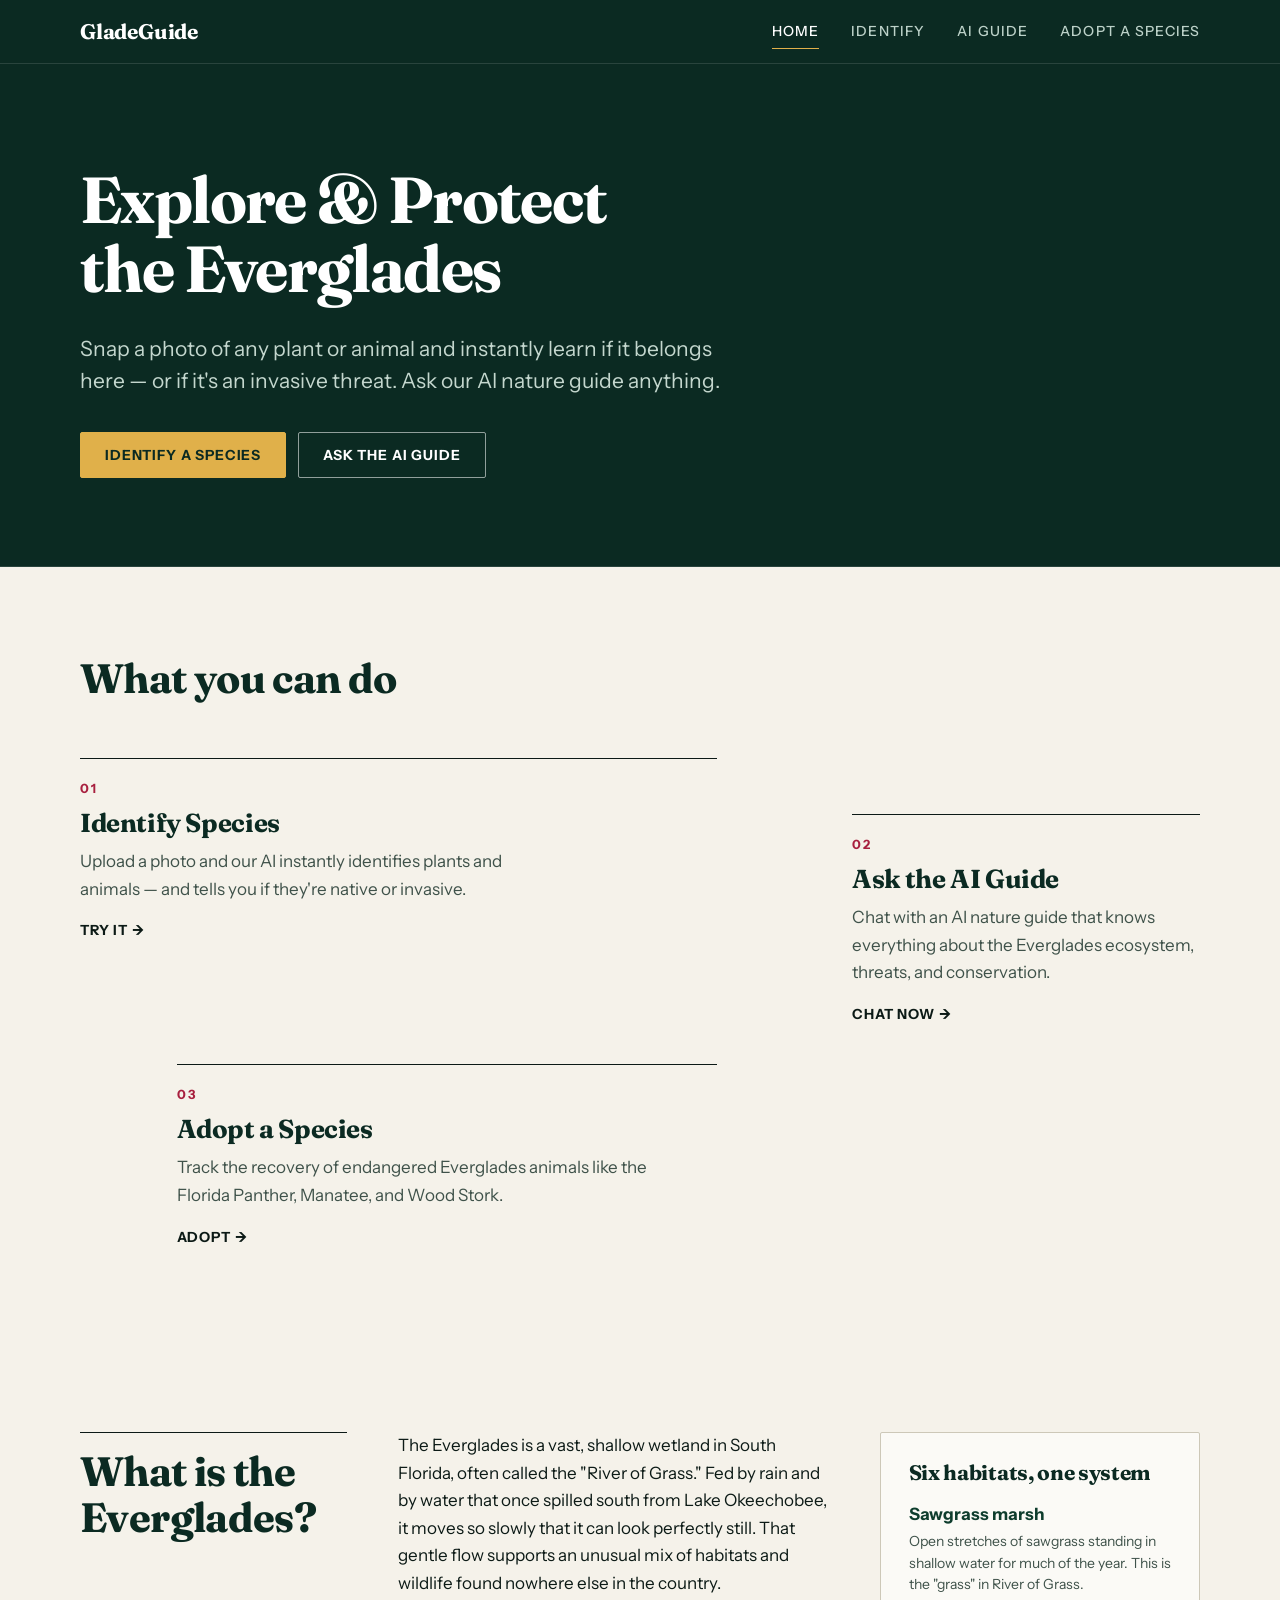
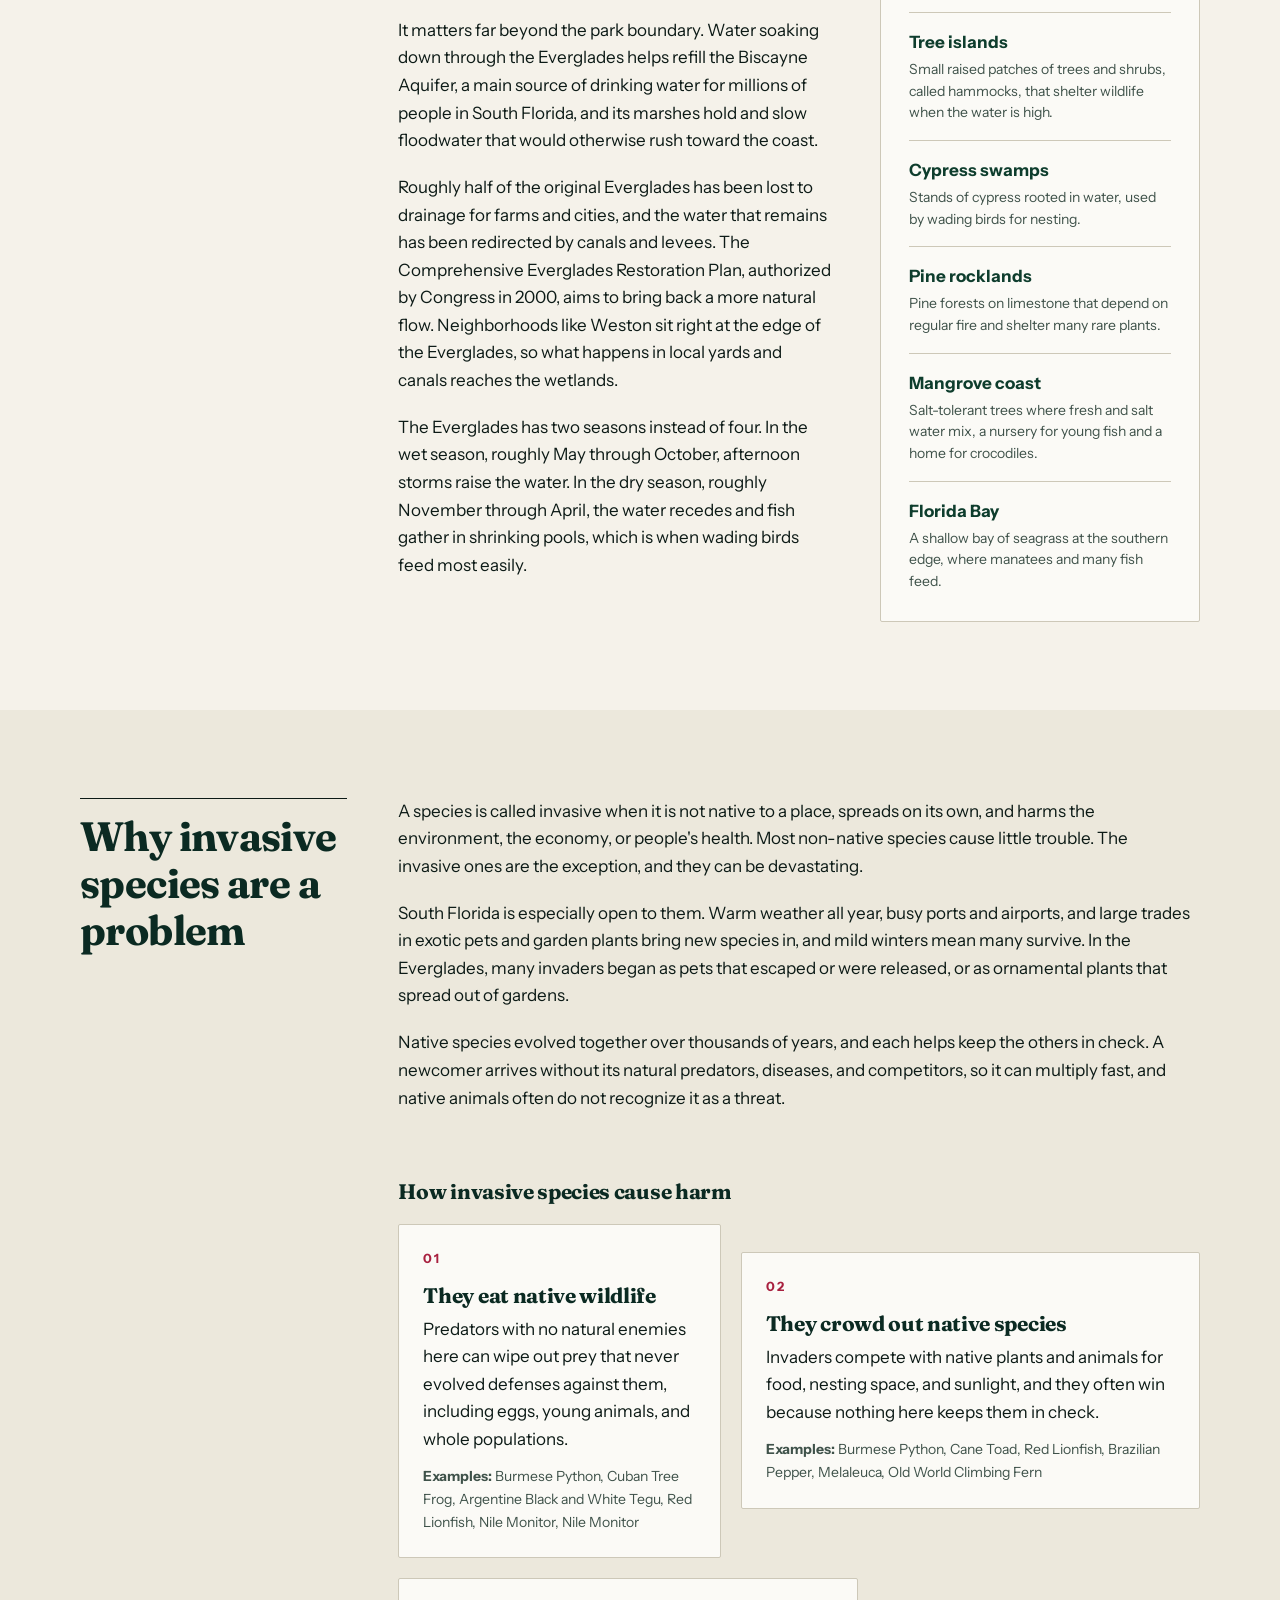
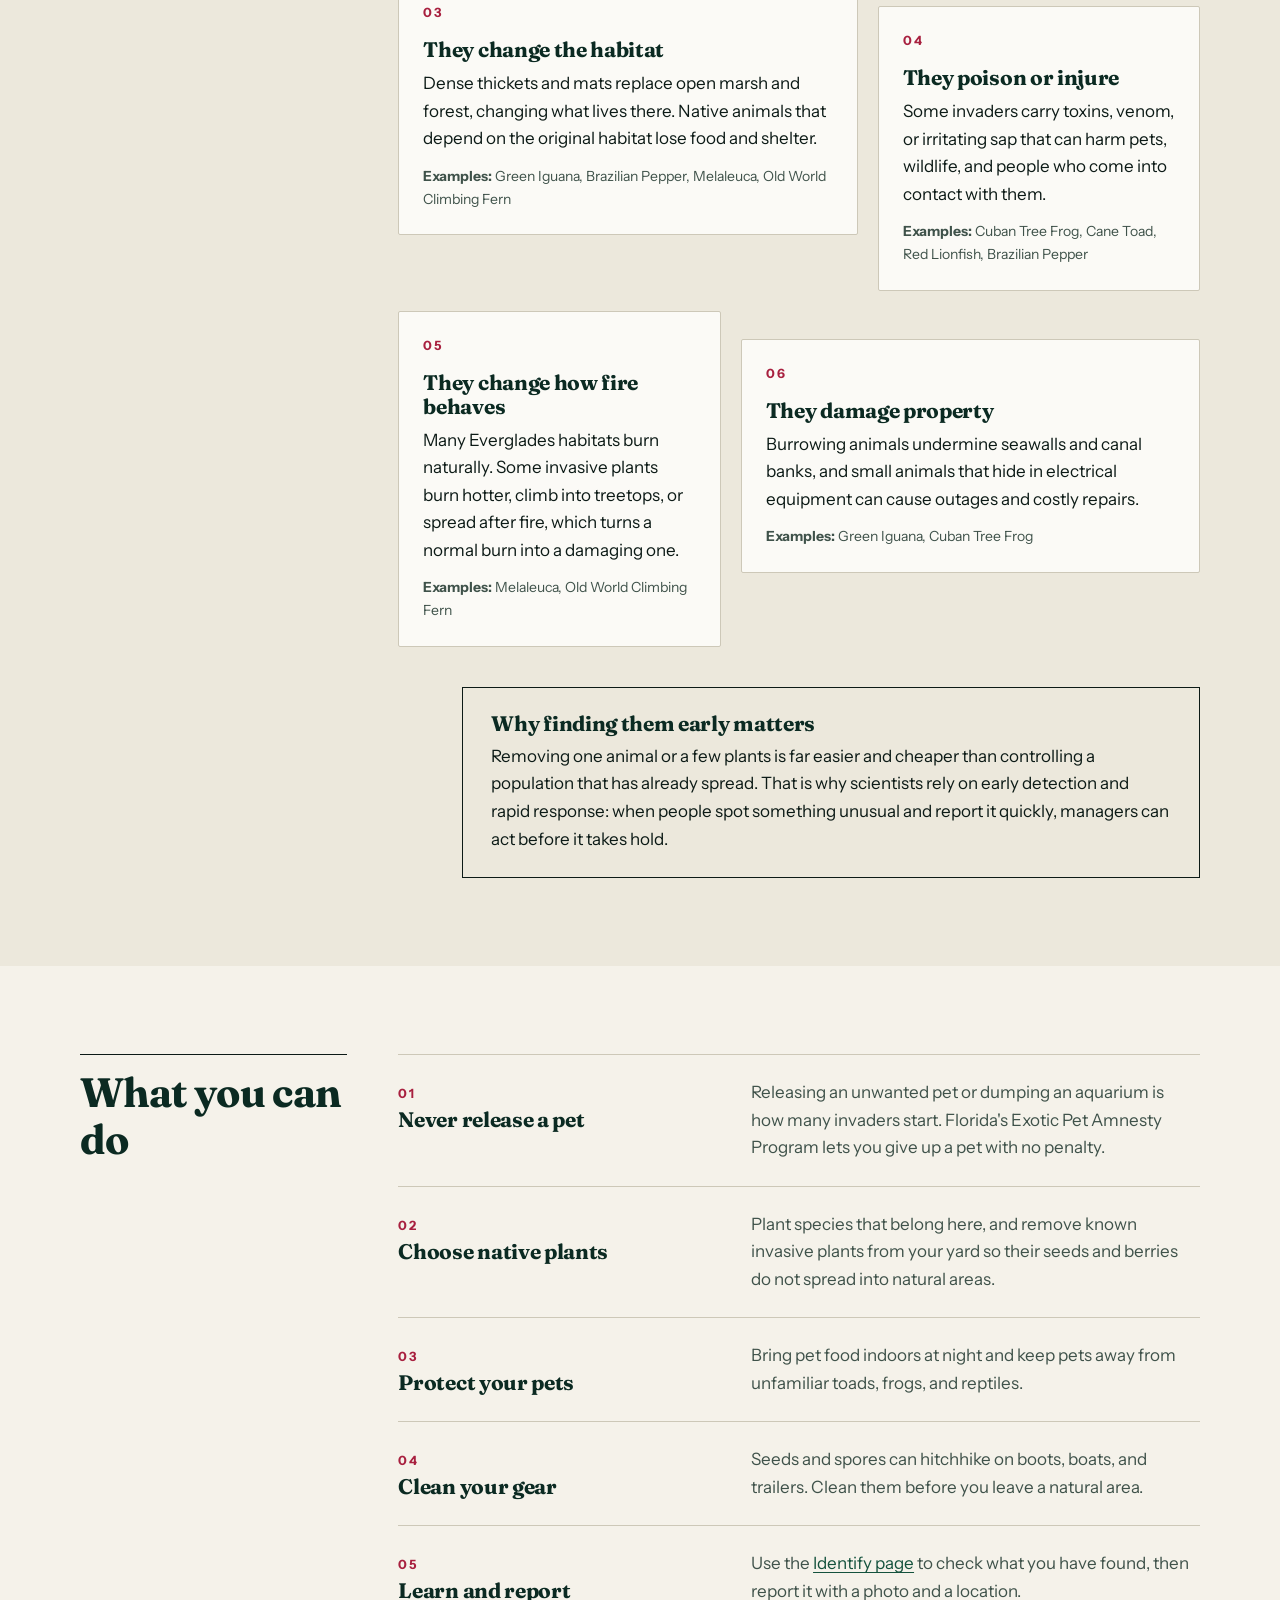
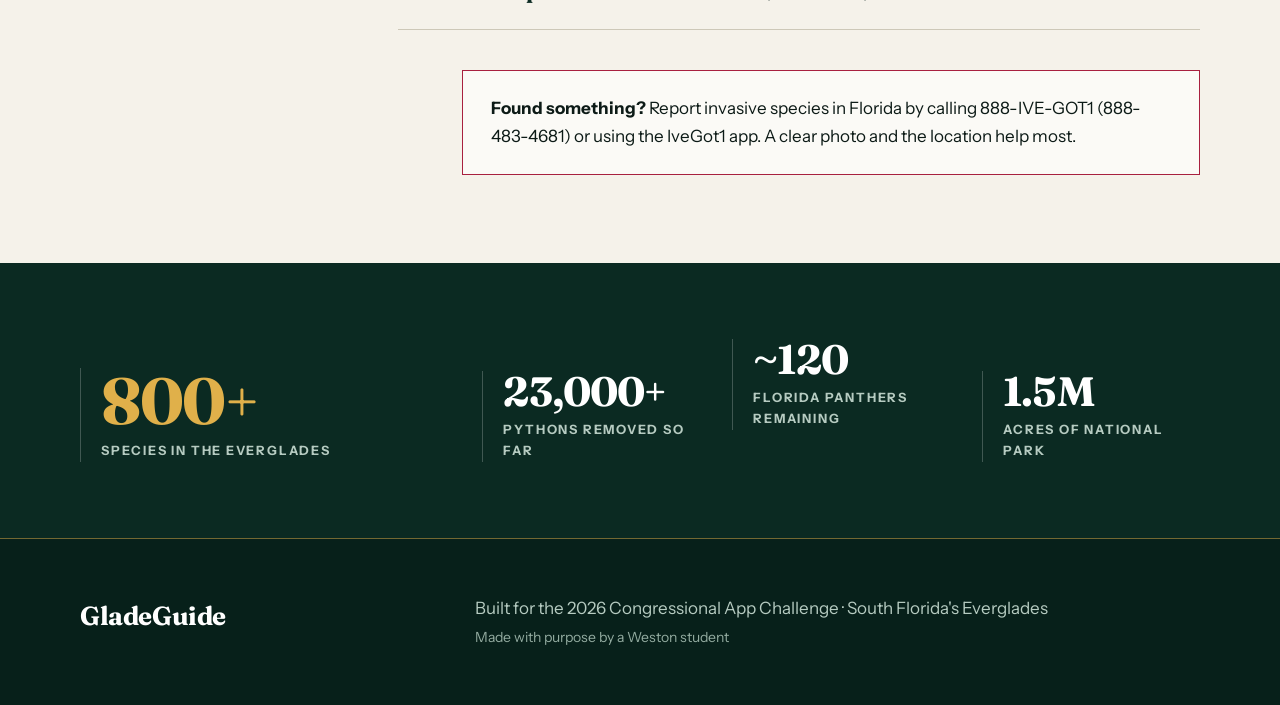
==== commit 6e18aad0: "Update index.html" ====
--- a/index.html
+++ b/index.html
@@ -7,7 +7,7 @@
   <meta name="description" content="Identify Everglades plants and animals and learn which are invasive. Chat with an AI nature guide and adopt an endangered species." />
   <link rel="preconnect" href="https://fonts.googleapis.com" />
   <link rel="preconnect" href="https://fonts.gstatic.com" crossorigin />
-  <link href="https://fonts.googleapis.com/css2?family=Playfair+Display:wght@700&family=DM+Sans:wght@400;500;700&display=swap" rel="stylesheet" />
+  <link href="https://fonts.googleapis.com/css2?family=Fraunces:wght@600;700&family=Instrument+Sans:wght@400;500;600;700&display=swap" rel="stylesheet" />
   <link rel="stylesheet" href="css/style.css" />
 </head>
 <body data-page="home">
--- a/css/style.css
+++ b/css/style.css
@@ -24,8 +24,8 @@
   --field-border: #5d6d66;
   --focus: #0b57d0;
 
-  --font-display: "Playfair Display", Georgia, "Times New Roman", serif;
-  --font-body: "DM Sans", system-ui, -apple-system, "Segoe UI", Roboto, sans-serif;
+--font-display: "Fraunces", Georgia, "Times New Roman", serif;
+--font-body: "Instrument Sans", system-ui, -apple-system, "Segoe UI", Roboto, sans-serif;
 
   --t-xs: 0.8rem;
   --t-sm: 0.875rem;
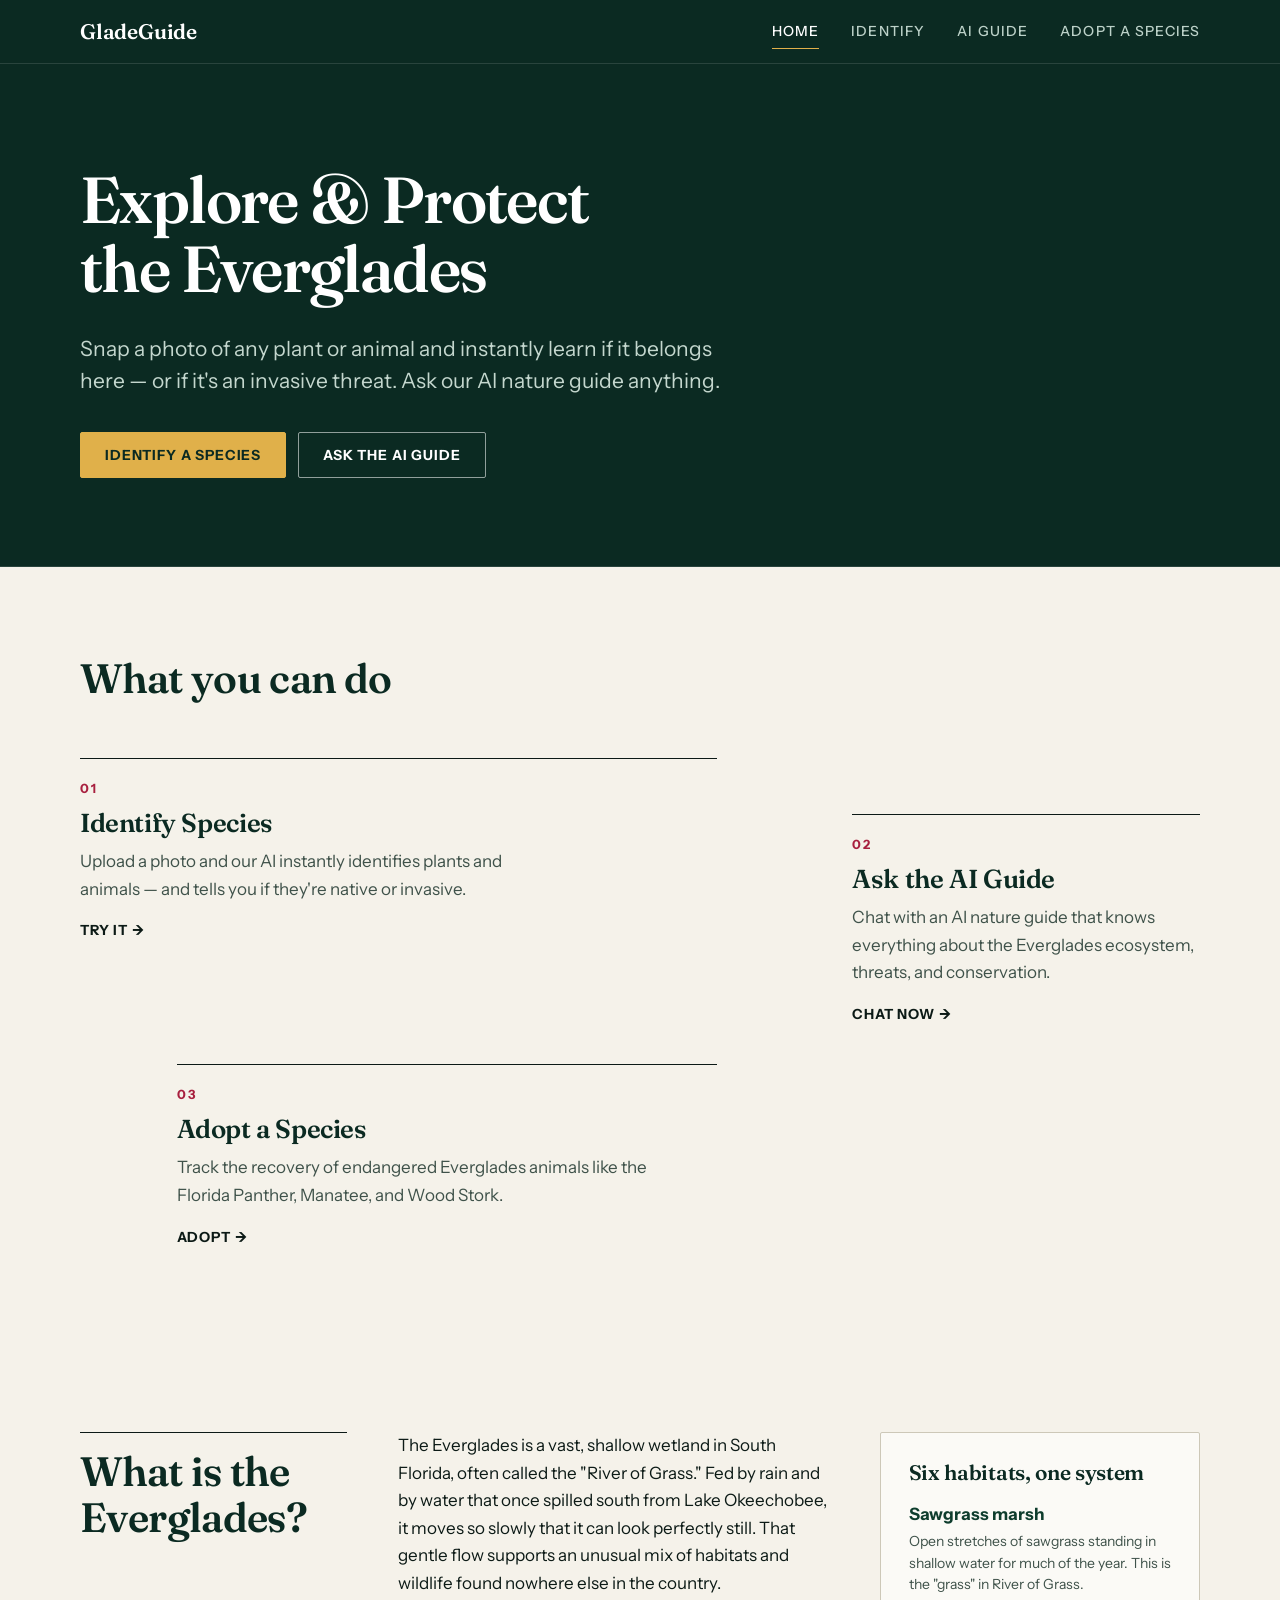
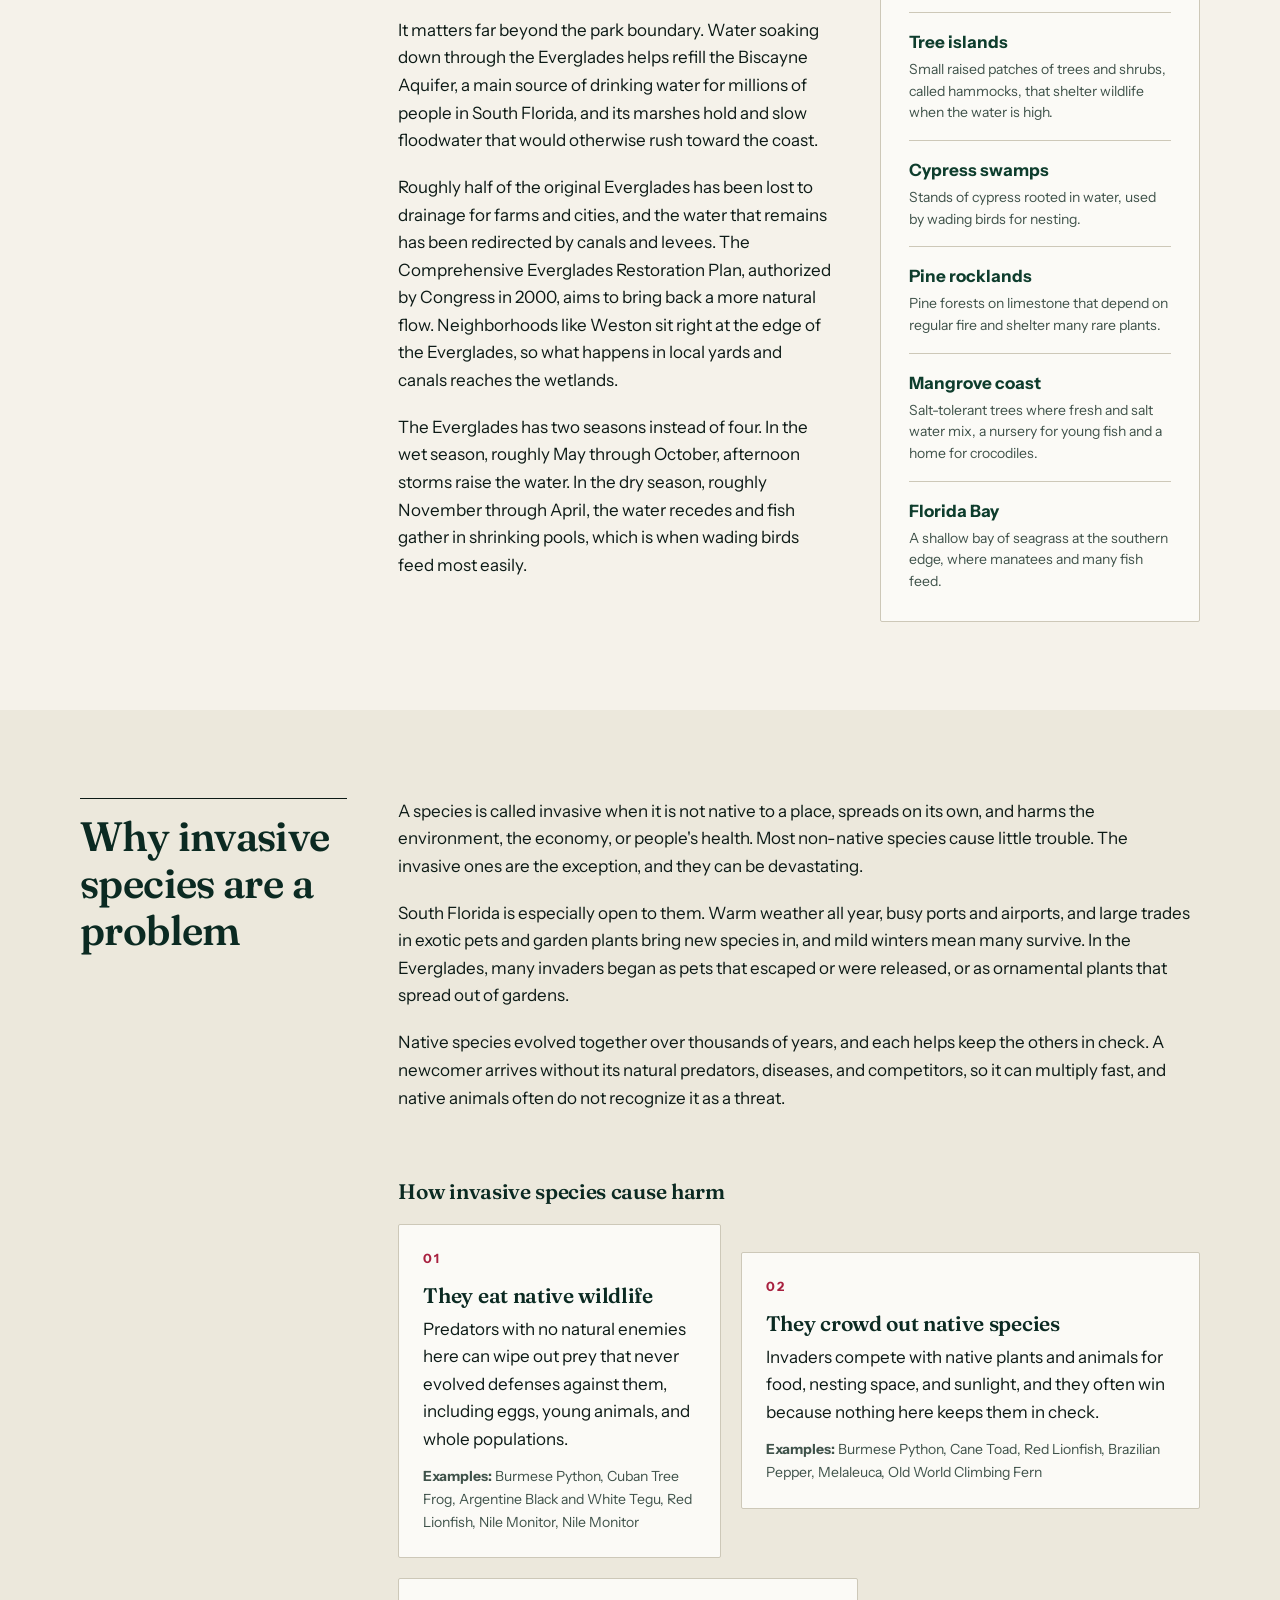
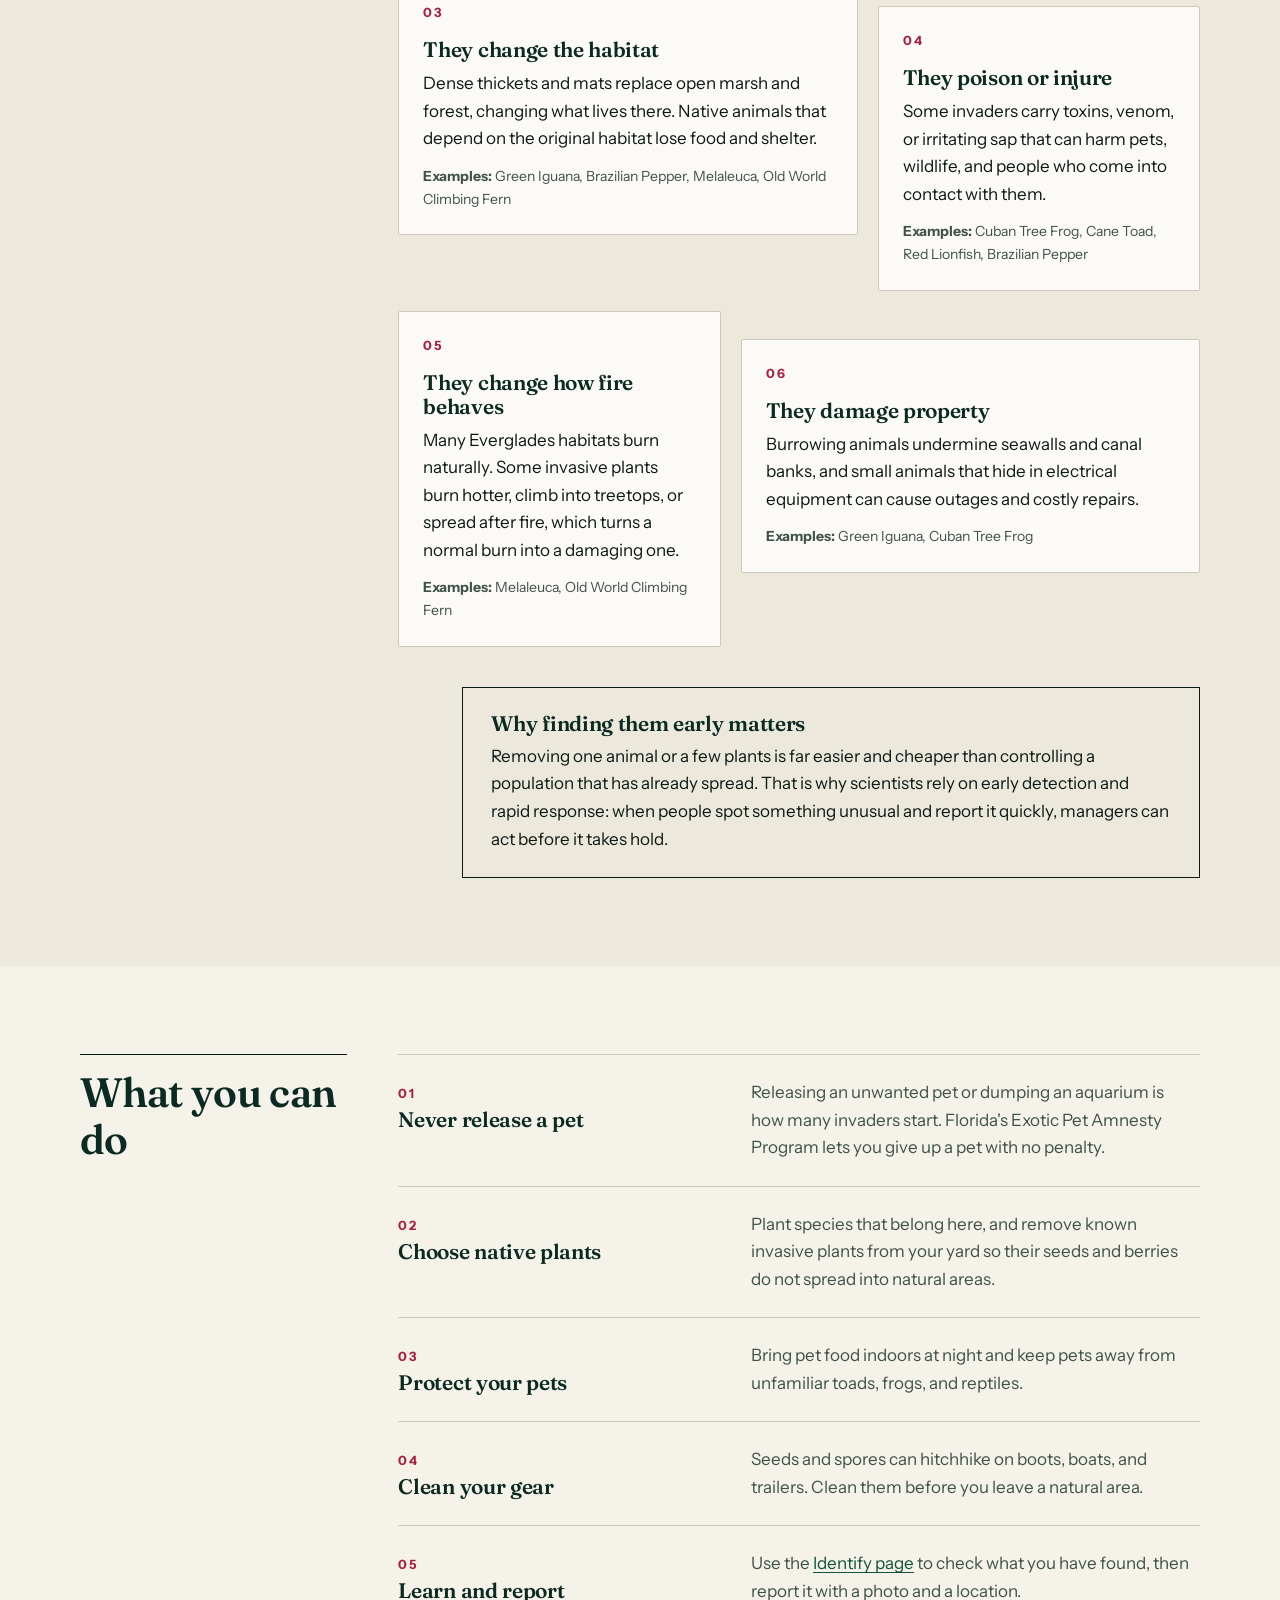
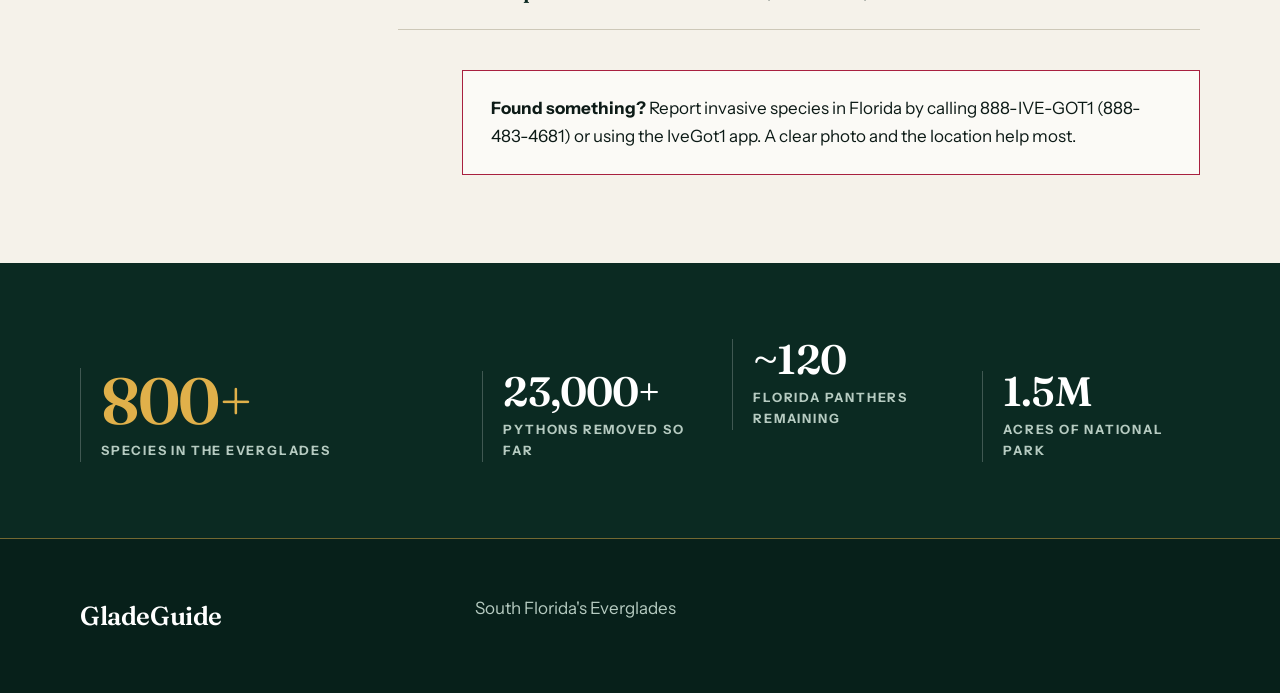
==== commit 8f3eafa5: "Update index.html Removed specific footer text and retained location reference." ====
--- a/index.html
+++ b/index.html
@@ -216,8 +216,7 @@
   
   <footer class="footer">
     <div class="footer-logo">GladeGuide</div>
-    <p>Built for the 2026 Congressional App Challenge · South Florida's Everglades</p>
-    <p class="footer-note">Made with purpose by a Weston student</p>
+    <p>South Florida's Everglades</p>
   </footer>
 
   <noscript>
--- a/css/style.css
+++ b/css/style.css
@@ -24,8 +24,8 @@
   --field-border: #5d6d66;
   --focus: #0b57d0;
 
---font-display: "Fraunces", Georgia, "Times New Roman", serif;
---font-body: "Instrument Sans", system-ui, -apple-system, "Segoe UI", Roboto, sans-serif;
+  --font-display: "Fraunces", Georgia, "Times New Roman", serif;
+  --font-body: "Instrument Sans", system-ui, -apple-system, "Segoe UI", Roboto, sans-serif;
 
   --t-xs: 0.8rem;
   --t-sm: 0.875rem;
@@ -81,7 +81,7 @@
 h4 {
   margin: 0 0 0.5em;
   font-family: var(--font-display);
-  font-weight: 700;
+  font-weight: 600;
   letter-spacing: -0.015em;
   line-height: 1.14;
   color: var(--deep);
@@ -177,7 +177,7 @@
   text-decoration: none;
   font-family: var(--font-display);
   font-size: var(--t-md);
-  font-weight: 700;
+  font-weight: 600;
   letter-spacing: -0.01em;
   transition: color var(--dur) var(--ease);
 }
@@ -407,7 +407,7 @@
 .stat-num {
   font-family: var(--font-display);
   font-size: var(--t-2xl);
-  font-weight: 700;
+  font-weight: 600;
   letter-spacing: -0.02em;
   line-height: 1;
 }
@@ -429,7 +429,7 @@
   border-top: 1px solid rgba(224, 176, 74, 0.5);
   color: #b6cbc1;
 }
-.footer-logo { grid-row: 1 / span 2; margin: 0; font-family: var(--font-display); font-size: var(--t-lg); font-weight: 700; letter-spacing: -0.015em; color: #ffffff; }
+.footer-logo { grid-row: 1 / span 2; margin: 0; font-family: var(--font-display); font-size: var(--t-lg); font-weight: 600; letter-spacing: -0.015em; color: #ffffff; }
 .footer p { margin: 0; }
 .footer-note { font-size: var(--t-sm); color: #93aba0; }
 @media (max-width: 700px) {
@@ -579,18 +579,14 @@
 .card-grid {
   display: grid;
   gap: 1.5rem 1.25rem;
-  align-items: start;
+  align-items: stretch;
   margin: 0;
   padding: 0;
   list-style: none;
   grid-template-columns: repeat(auto-fill, minmax(min(100%, 300px), 1fr));
 }
-.card-grid > li { display: block; }
-.card-grid > li:nth-child(3n + 2) { margin-top: 2.5rem; }
-.card-grid > li:nth-child(3n + 3) { margin-top: 1rem; }
-@media (max-width: 700px) {
-  .card-grid > li:nth-child(n) { margin-top: 0; }
-}
+.card-grid > li { display: flex; }
+.card-grid > li > * { flex: 1; }
 
 .species-card {
   display: flex;
@@ -604,8 +600,8 @@
 .species-card:hover { border-color: var(--ink); background: #ffffff; transform: translateY(-2px); }
 .species-card--invasive { background: #faf3f1; }
 .species-card--invasive:hover { background: #fdf7f6; }
-.species-card > .btn { align-self: flex-start; margin-top: 0.5rem; }
-.species-card > p { margin-bottom: 0.75rem; }
+.species-card > .btn { align-self: flex-start; margin-top: auto; }
+.species-card > p { flex-grow: 1; margin-bottom: 0.75rem; }
 
 .species-card-head { margin-bottom: 0.1rem; }
 .species-card-head::before {
@@ -620,7 +616,7 @@
 .species-name { margin: 0; font-size: var(--t-md); }
 .species-sci { margin: 0.15rem 0 0; color: var(--ink-soft); font-size: var(--t-sm); }
 
-.species-details { margin-bottom: 0.5rem; border-top: 1px solid var(--rule); padding-top: 0.6rem; }
+.species-details { margin-bottom: 0.75rem; border-top: 1px solid var(--rule); padding-top: 0.6rem; }
 .species-details summary {
   cursor: pointer;
   font-size: var(--t-sm);
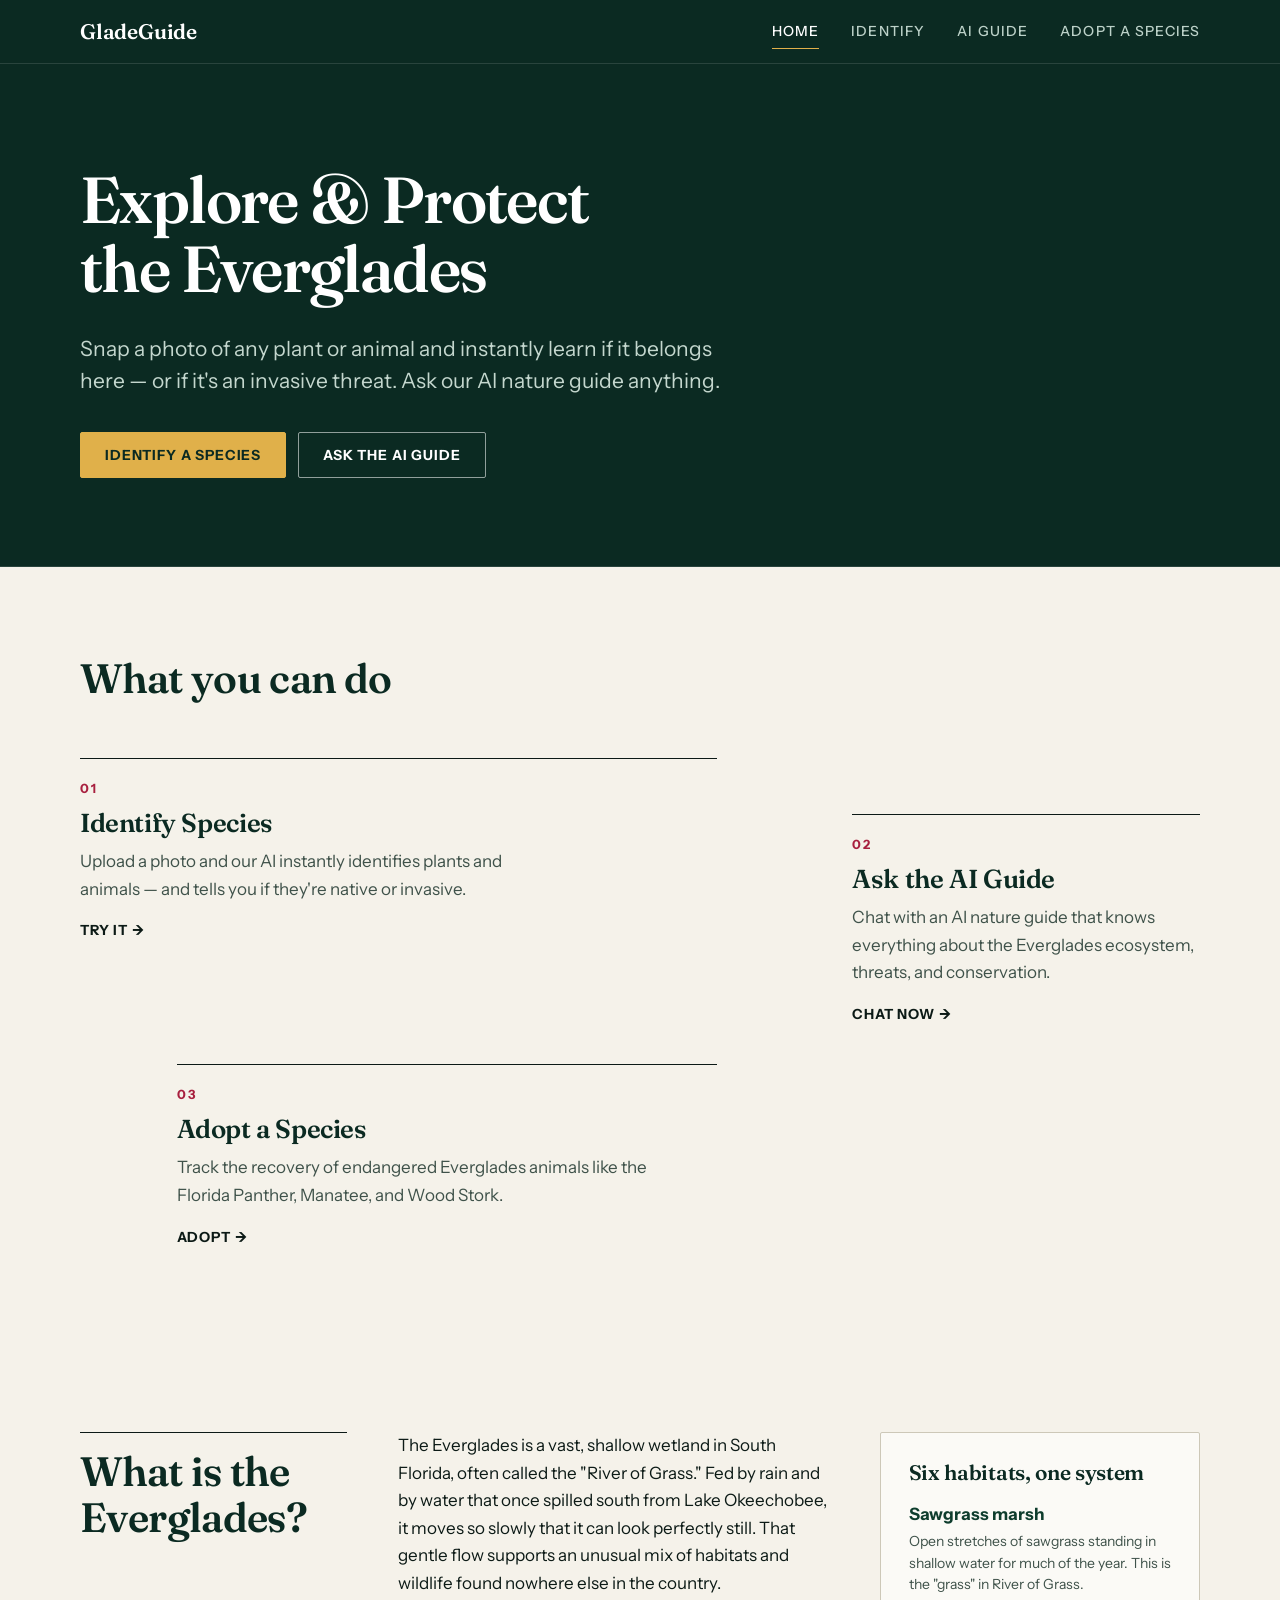
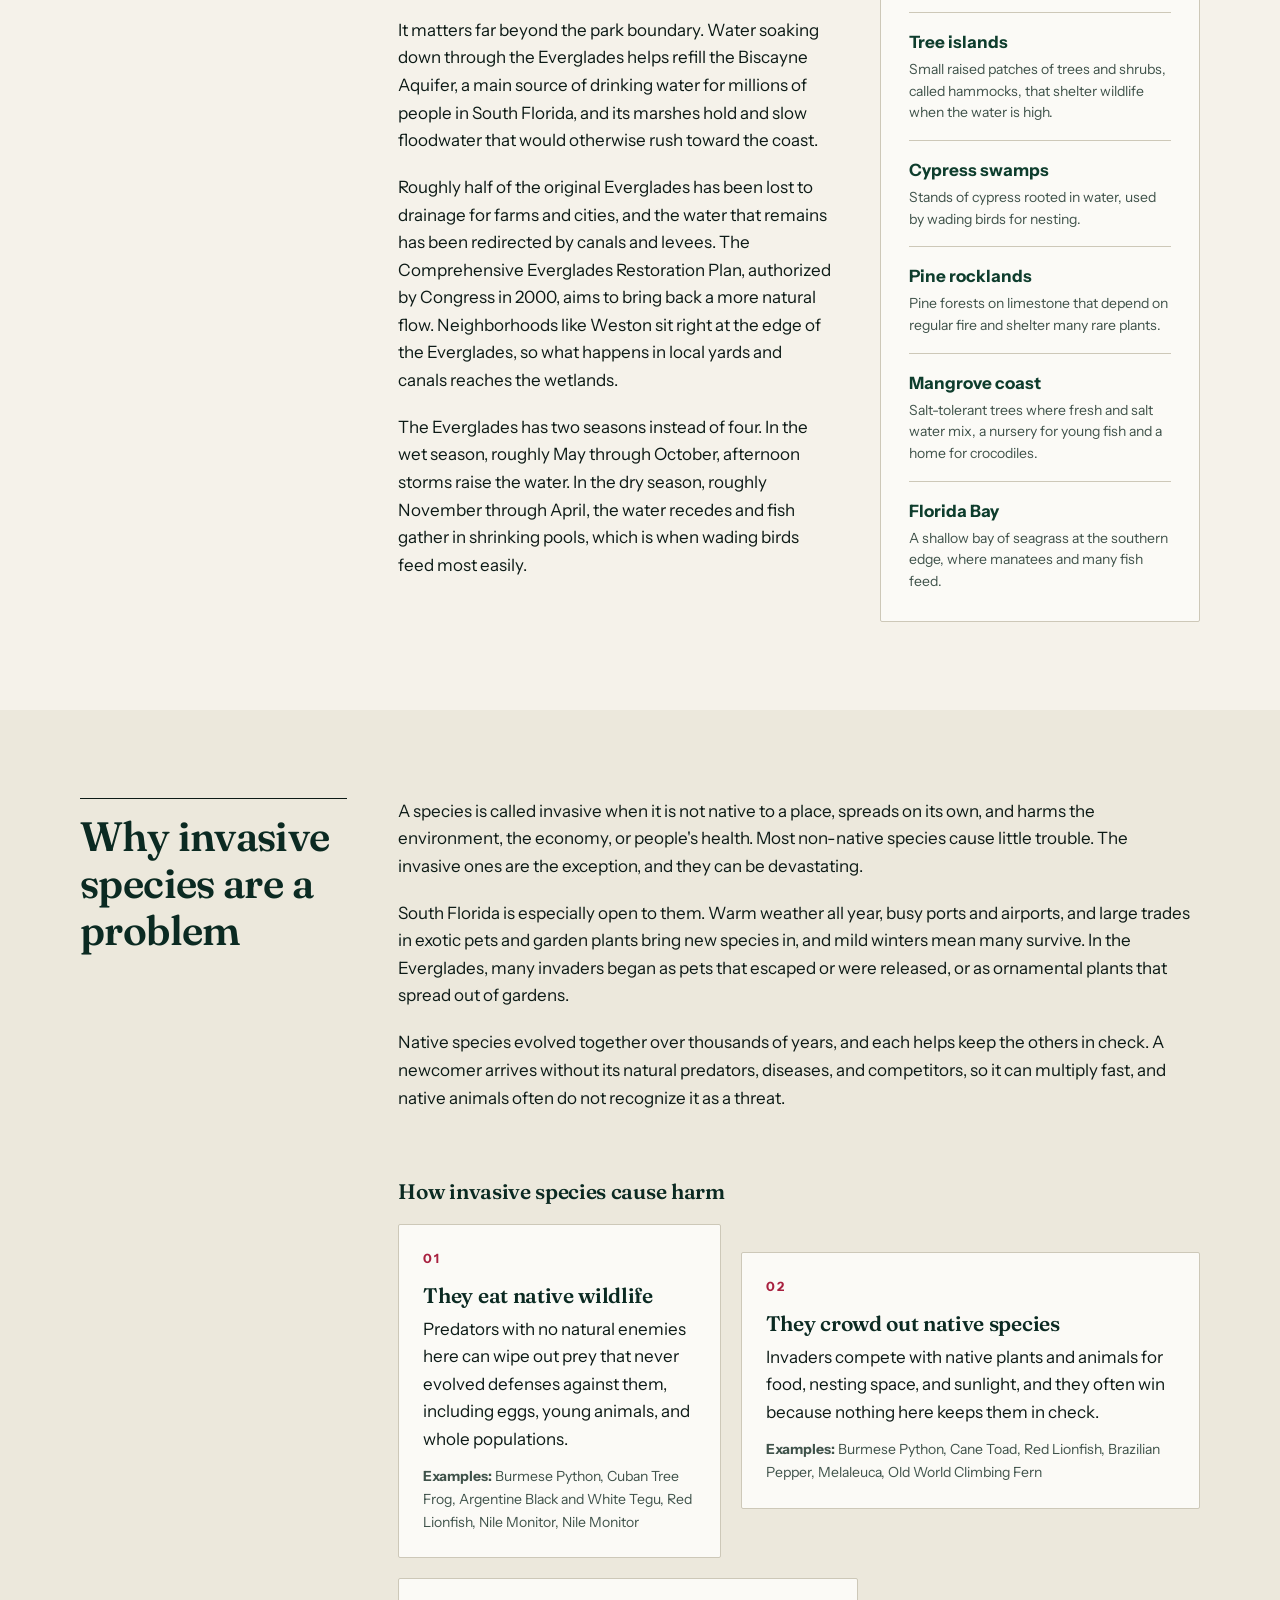
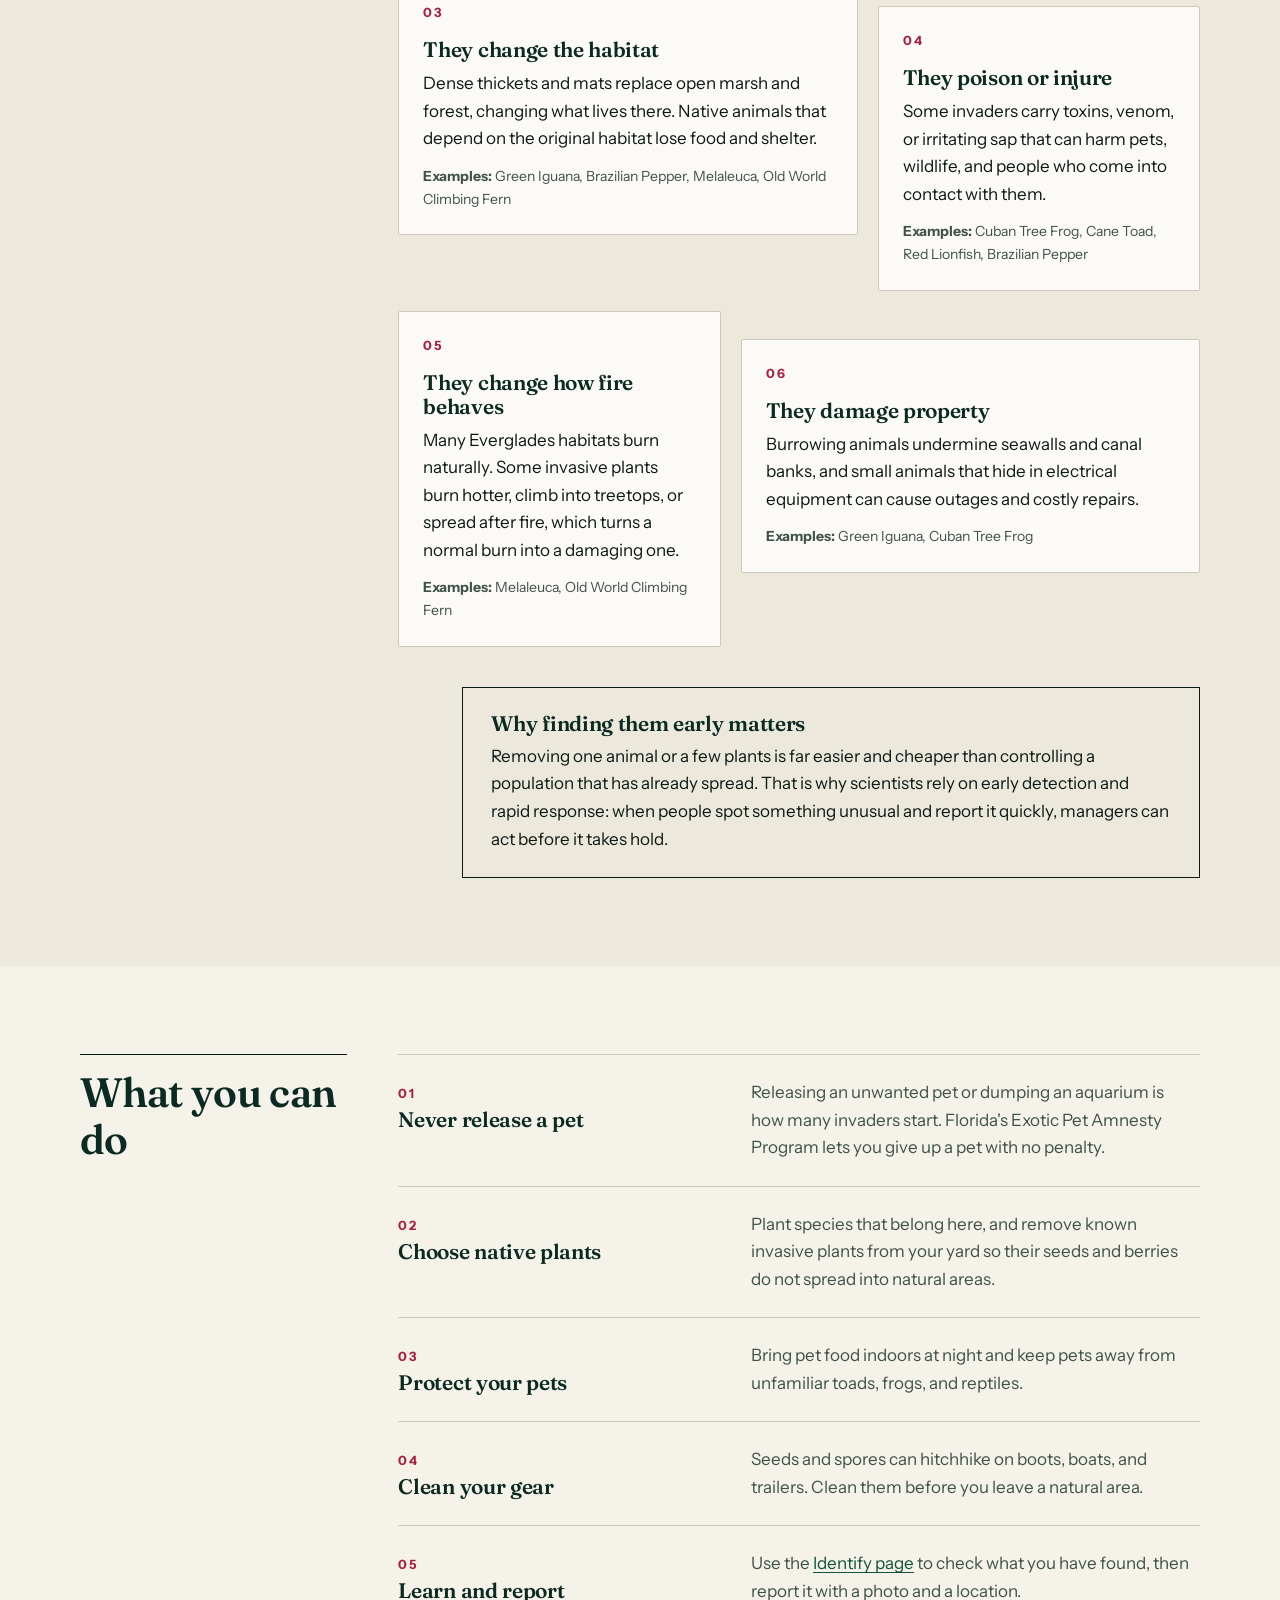
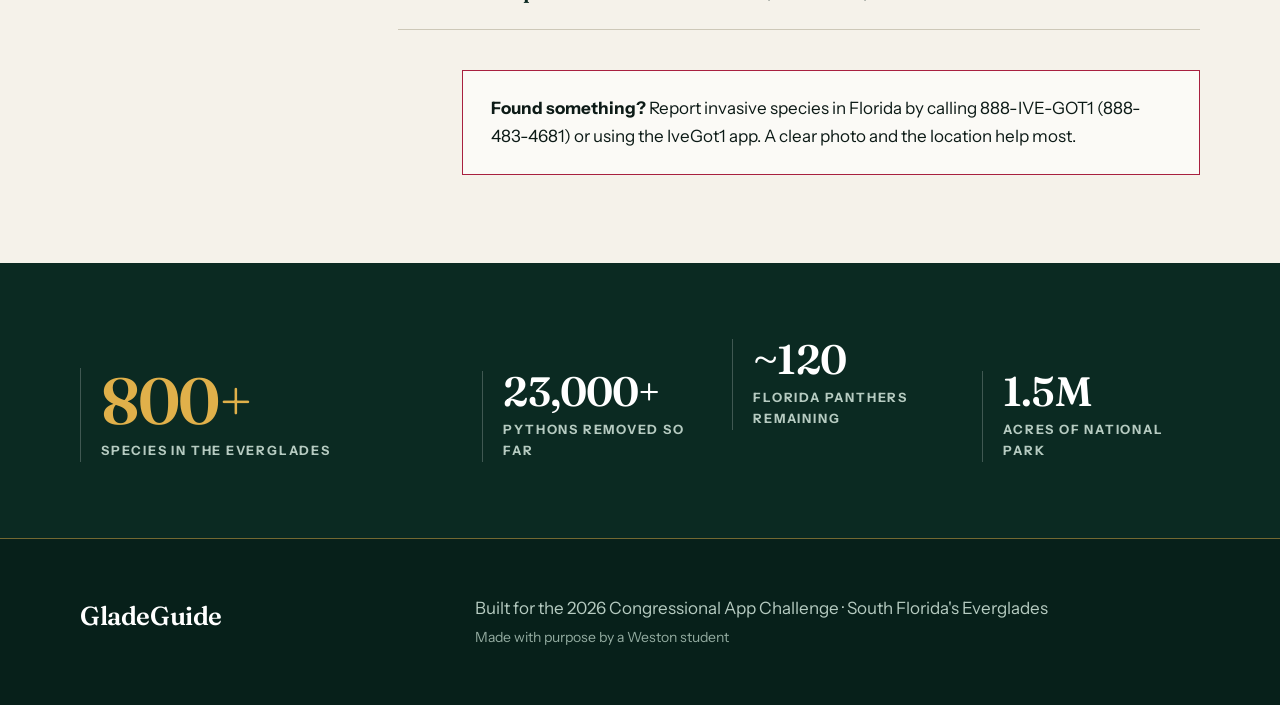
==== commit 1430202d: "Update index.html" ====
--- a/index.html
+++ b/index.html
@@ -216,7 +216,8 @@
   
   <footer class="footer">
     <div class="footer-logo">GladeGuide</div>
-    <p>South Florida's Everglades</p>
+    <p>Built for the 2026 Congressional App Challenge · South Florida's Everglades</p>
+    <p class="footer-note">Made with purpose by a Weston student</p>
   </footer>
 
   <noscript>
